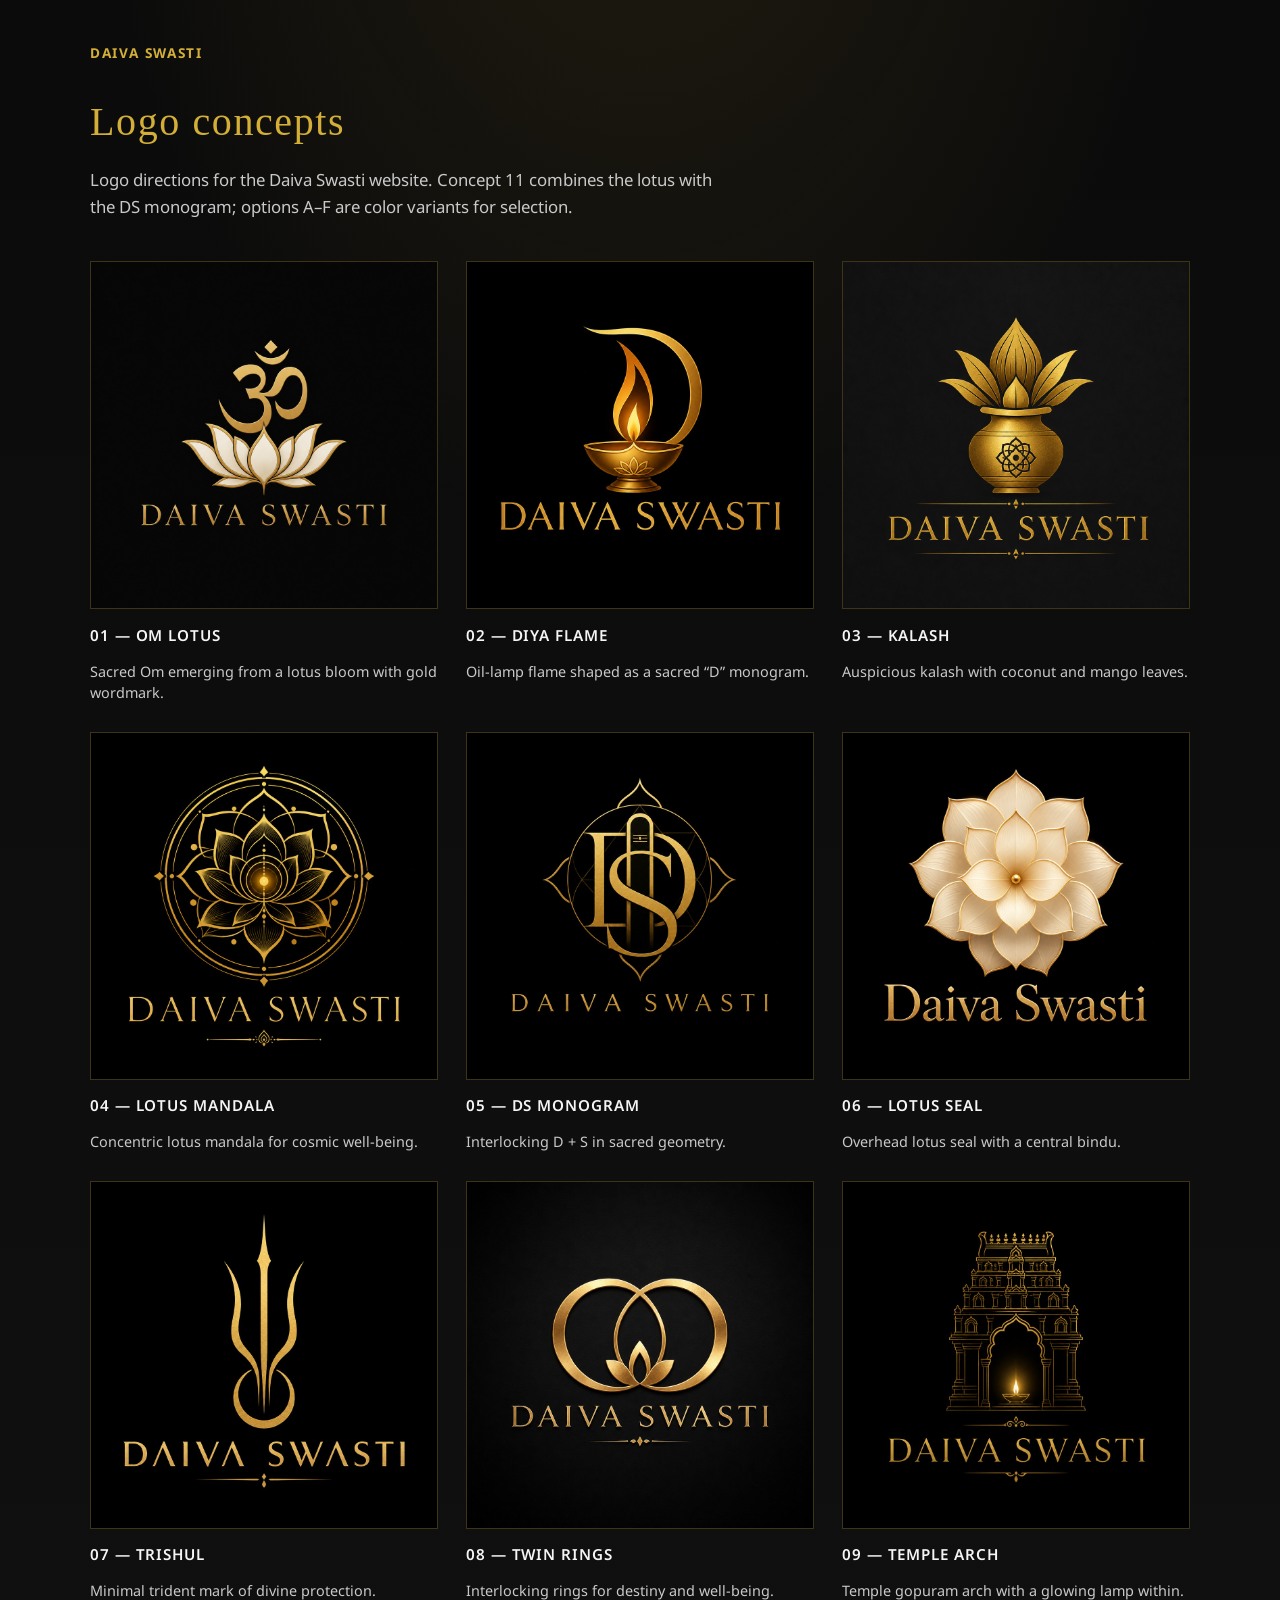
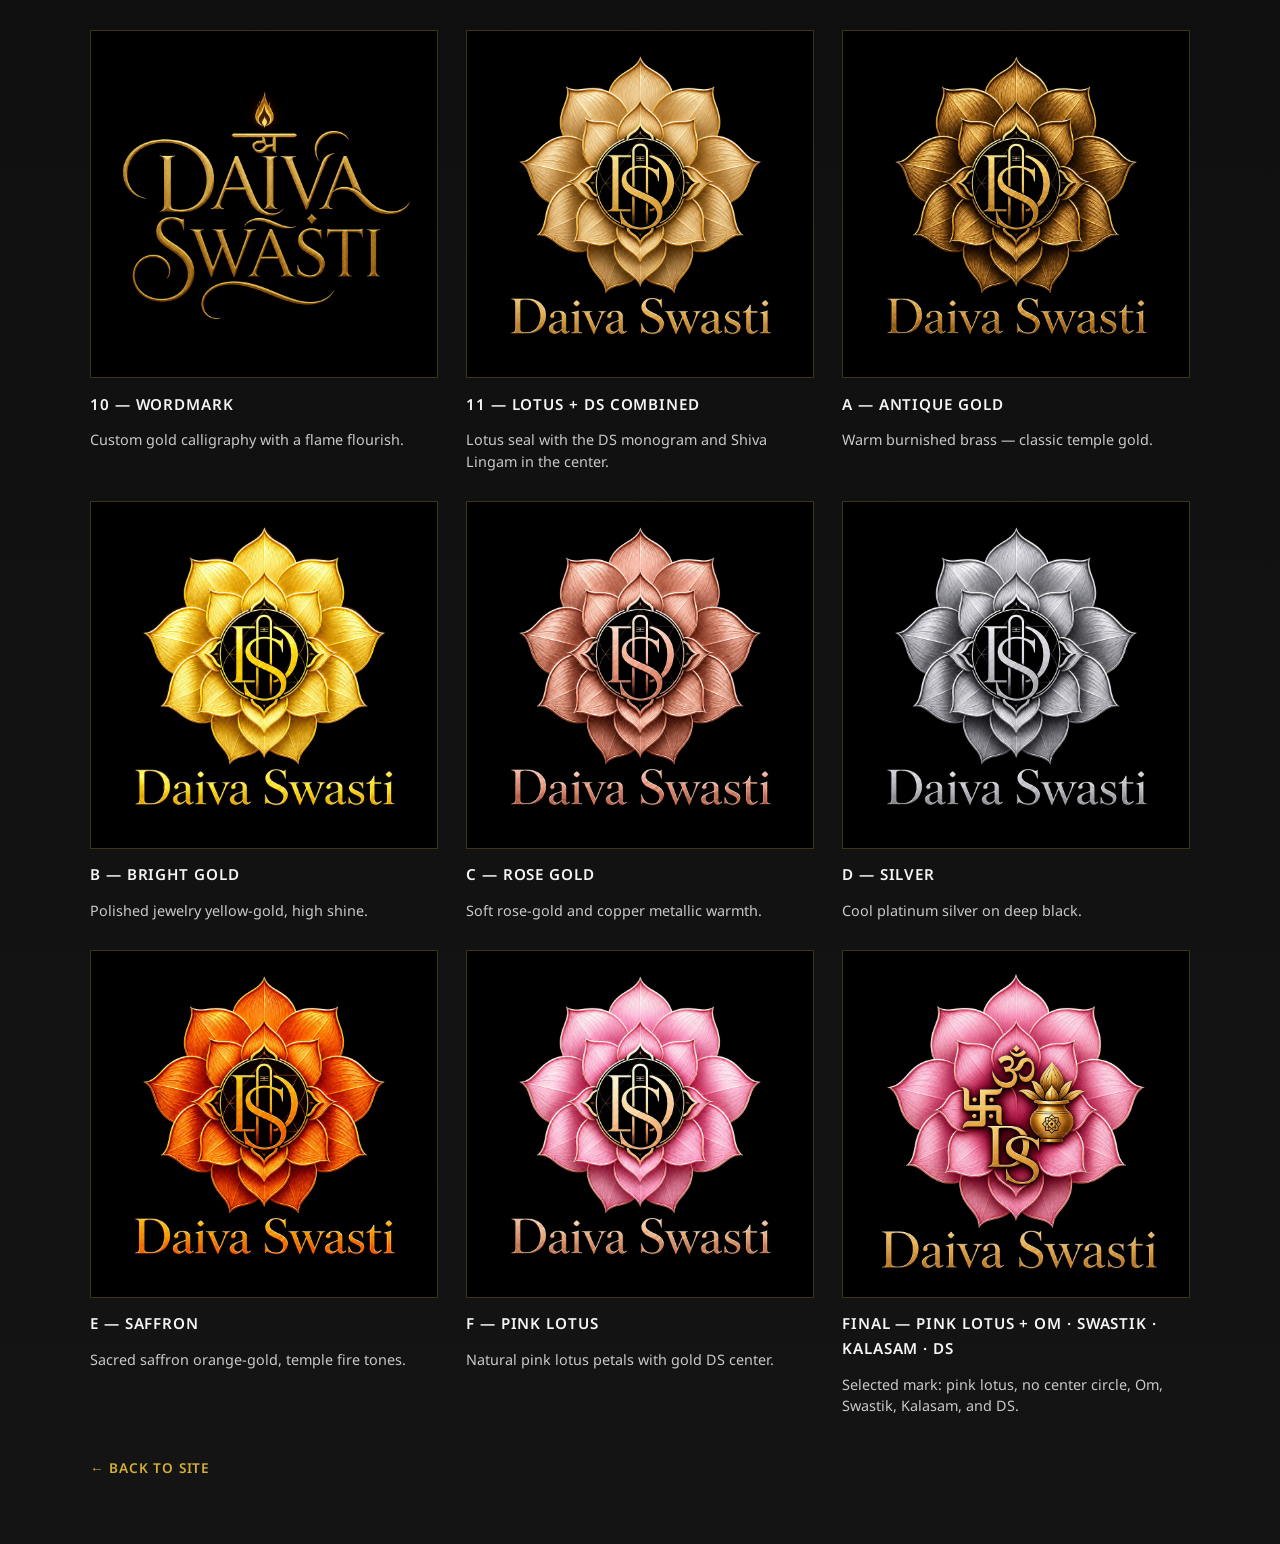
==== logos.html @ 5d672771 "Add final pink lotus logo with Om, Swastik, Kalasam, DS Selected brand mark: natural pink lotus, no " ====
<!DOCTYPE html>
<html lang="en">
  <head>
    <meta charset="UTF-8" />
    <meta name="viewport" content="width=device-width, initial-scale=1.0" />
    <meta name="description" content="Daiva Swasti — logo concepts for review." />
    <title>Daiva Swasti — Logo Concepts</title>
    <link rel="preconnect" href="https://fonts.googleapis.com" />
    <link rel="preconnect" href="https://fonts.gstatic.com" crossorigin />
    <link
      href="https://fonts.googleapis.com/css2?family=Noto+Sans:wght@400;500;600;700&display=swap"
      rel="stylesheet"
    />
    <link rel="stylesheet" href="styles.css?v=40" />
    <style>
      .logo-page {
        min-height: 100vh;
        background:
          radial-gradient(ellipse 80% 50% at 50% -10%, rgba(212, 175, 55, 0.12), transparent 55%),
          linear-gradient(180deg, #0b0b0b 0%, #141414 100%);
        color: #f5f5f5;
        padding: 2.5rem 0 4rem;
      }

      .logo-page .brand {
        color: #d4af37;
      }

      .logo-page .brand:hover {
        color: #f0d878;
      }

      .logo-intro {
        max-width: 40rem;
        margin: 1.5rem 0 2.5rem;
      }

      .logo-intro h1 {
        margin: 0 0 0.75rem;
        font-family: Georgia, "Times New Roman", serif;
        font-weight: 400;
        font-size: clamp(1.75rem, 4vw, 2.5rem);
        letter-spacing: 0.04em;
        color: #d4af37;
      }

      .logo-intro p {
        margin: 0;
        color: #c9c9c9;
        font-size: 1.05rem;
        line-height: 1.65;
      }

      .logo-grid {
        display: grid;
        grid-template-columns: repeat(auto-fill, minmax(280px, 1fr));
        gap: 1.75rem;
      }

      .logo-item {
        display: flex;
        flex-direction: column;
        gap: 0.85rem;
      }

      .logo-item figure {
        margin: 0;
        aspect-ratio: 1;
        overflow: hidden;
        background: #0b0b0b;
        border: 1px solid rgba(212, 175, 55, 0.25);
      }

      .logo-item img {
        width: 100%;
        height: 100%;
        object-fit: cover;
      }

      .logo-item h2 {
        margin: 0;
        font-size: 0.95rem;
        font-weight: 600;
        letter-spacing: 0.06em;
        text-transform: uppercase;
        color: #f5f5f5;
      }

      .logo-item p {
        margin: 0;
        font-size: 0.9rem;
        color: #c9c9c9;
        line-height: 1.5;
      }

      .logo-back {
        display: inline-block;
        margin-top: 2.5rem;
        color: #d4af37;
        letter-spacing: 0.06em;
        text-transform: uppercase;
        font-size: 0.85rem;
        font-weight: 600;
      }

      .logo-back:hover {
        color: #f0d878;
      }
    </style>
  </head>
  <body>
    <main class="logo-page">
      <div class="container">
        <a class="brand" href="index.html">DAIVA SWASTI</a>
        <div class="logo-intro">
          <h1>Logo concepts</h1>
          <p>
            Logo directions for the Daiva Swasti website. Concept 11 combines the lotus
            with the DS monogram; options A–F are color variants for selection.
          </p>
        </div>

        <div class="logo-grid">
          <article class="logo-item">
            <figure>
              <img
                src="assets/logos/daiva-swasti-logo-01-om-lotus.jpg"
                alt="Daiva Swasti logo concept 1: Om rising from a lotus"
                width="1024"
                height="1024"
              />
            </figure>
            <h2>01 — Om Lotus</h2>
            <p>Sacred Om emerging from a lotus bloom with gold wordmark.</p>
          </article>

          <article class="logo-item">
            <figure>
              <img
                src="assets/logos/daiva-swasti-logo-02-diya-flame.jpg"
                alt="Daiva Swasti logo concept 2: Diya flame forming a D"
                width="1024"
                height="1024"
              />
            </figure>
            <h2>02 — Diya Flame</h2>
            <p>Oil-lamp flame shaped as a sacred “D” monogram.</p>
          </article>

          <article class="logo-item">
            <figure>
              <img
                src="assets/logos/daiva-swasti-logo-03-kalash.jpg"
                alt="Daiva Swasti logo concept 3: Golden kalash"
                width="1024"
                height="1024"
              />
            </figure>
            <h2>03 — Kalash</h2>
            <p>Auspicious kalash with coconut and mango leaves.</p>
          </article>

          <article class="logo-item">
            <figure>
              <img
                src="assets/logos/daiva-swasti-logo-04-lotus-mandala.jpg"
                alt="Daiva Swasti logo concept 4: Lotus mandala"
                width="1024"
                height="1024"
              />
            </figure>
            <h2>04 — Lotus Mandala</h2>
            <p>Concentric lotus mandala for cosmic well-being.</p>
          </article>

          <article class="logo-item">
            <figure>
              <img
                src="assets/logos/daiva-swasti-logo-05-ds-monogram.jpg"
                alt="Daiva Swasti logo concept 5: D and S sacred monogram"
                width="1024"
                height="1024"
              />
            </figure>
            <h2>05 — DS Monogram</h2>
            <p>Interlocking D + S in sacred geometry.</p>
          </article>

          <article class="logo-item">
            <figure>
              <img
                src="assets/logos/daiva-swasti-logo-06-lotus-seal.jpg"
                alt="Daiva Swasti logo concept 6: Overhead lotus seal"
                width="1024"
                height="1024"
              />
            </figure>
            <h2>06 — Lotus Seal</h2>
            <p>Overhead lotus seal with a central bindu.</p>
          </article>

          <article class="logo-item">
            <figure>
              <img
                src="assets/logos/daiva-swasti-logo-07-trishul.jpg"
                alt="Daiva Swasti logo concept 7: Minimal trishul"
                width="1024"
                height="1024"
              />
            </figure>
            <h2>07 — Trishul</h2>
            <p>Minimal trident mark of divine protection.</p>
          </article>

          <article class="logo-item">
            <figure>
              <img
                src="assets/logos/daiva-swasti-logo-08-twin-rings.jpg"
                alt="Daiva Swasti logo concept 8: Twin interlocking rings"
                width="1024"
                height="1024"
              />
            </figure>
            <h2>08 — Twin Rings</h2>
            <p>Interlocking rings for destiny and well-being.</p>
          </article>

          <article class="logo-item">
            <figure>
              <img
                src="assets/logos/daiva-swasti-logo-09-temple-arch.jpg"
                alt="Daiva Swasti logo concept 9: Temple arch with lamp"
                width="1024"
                height="1024"
              />
            </figure>
            <h2>09 — Temple Arch</h2>
            <p>Temple gopuram arch with a glowing lamp within.</p>
          </article>

          <article class="logo-item">
            <figure>
              <img
                src="assets/logos/daiva-swasti-logo-10-wordmark.jpg"
                alt="Daiva Swasti logo concept 10: Calligraphic wordmark"
                width="1024"
                height="1024"
              />
            </figure>
            <h2>10 — Wordmark</h2>
            <p>Custom gold calligraphy with a flame flourish.</p>
          </article>

          <article class="logo-item">
            <figure>
              <img
                src="assets/logos/daiva-swasti-logo-11-lotus-ds-combined.jpg"
                alt="Daiva Swasti logo: Lotus seal with DS monogram centered"
                width="1024"
                height="1024"
              />
            </figure>
            <h2>11 — Lotus + DS Combined</h2>
            <p>Lotus seal with the DS monogram and Shiva Lingam in the center.</p>
          </article>

          <article class="logo-item">
            <figure>
              <img
                src="assets/logos/daiva-swasti-logo-11a-antique-gold.jpg"
                alt="Daiva Swasti logo color A: Antique gold"
                width="1024"
                height="1024"
              />
            </figure>
            <h2>A — Antique Gold</h2>
            <p>Warm burnished brass — classic temple gold.</p>
          </article>

          <article class="logo-item">
            <figure>
              <img
                src="assets/logos/daiva-swasti-logo-11b-bright-gold.jpg"
                alt="Daiva Swasti logo color B: Bright gold"
                width="1024"
                height="1024"
              />
            </figure>
            <h2>B — Bright Gold</h2>
            <p>Polished jewelry yellow-gold, high shine.</p>
          </article>

          <article class="logo-item">
            <figure>
              <img
                src="assets/logos/daiva-swasti-logo-11c-rose-gold.jpg"
                alt="Daiva Swasti logo color C: Rose gold"
                width="1024"
                height="1024"
              />
            </figure>
            <h2>C — Rose Gold</h2>
            <p>Soft rose-gold and copper metallic warmth.</p>
          </article>

          <article class="logo-item">
            <figure>
              <img
                src="assets/logos/daiva-swasti-logo-11d-silver.jpg"
                alt="Daiva Swasti logo color D: Silver"
                width="1024"
                height="1024"
              />
            </figure>
            <h2>D — Silver</h2>
            <p>Cool platinum silver on deep black.</p>
          </article>

          <article class="logo-item">
            <figure>
              <img
                src="assets/logos/daiva-swasti-logo-11e-saffron.jpg"
                alt="Daiva Swasti logo color E: Saffron gold"
                width="1024"
                height="1024"
              />
            </figure>
            <h2>E — Saffron</h2>
            <p>Sacred saffron orange-gold, temple fire tones.</p>
          </article>

          <article class="logo-item">
            <figure>
              <img
                src="assets/logos/daiva-swasti-logo-11f-pink-lotus.jpg"
                alt="Daiva Swasti logo color F: Natural pink lotus"
                width="1024"
                height="1024"
              />
            </figure>
            <h2>F — Pink Lotus</h2>
            <p>Natural pink lotus petals with gold DS center.</p>
          </article>

          <article class="logo-item">
            <figure>
              <img
                src="assets/logos/daiva-swasti-logo-final.jpg"
                alt="Daiva Swasti final logo: pink lotus with Om, Swastik, Kalasam and DS"
                width="1024"
                height="1024"
              />
            </figure>
            <h2>Final — Pink Lotus + Om · Swastik · Kalasam · DS</h2>
            <p>Selected mark: pink lotus, no center circle, Om, Swastik, Kalasam, and DS.</p>
          </article>
        </div>

        <a class="logo-back" href="index.html">← Back to site</a>
      </div>
    </main>
  </body>
</html>
---- styles.css ----
:root {
  --bg: #0b0b0b;
  --bg-soft: #141414;
  --text: #f5f5f5;
  --muted: #c9c9c9;
  --gold: #d4af37;
  --border: rgba(255, 255, 255, 0.85);
  --max: 1100px;
}

*,
*::before,
*::after {
  box-sizing: border-box;
}

html {
  scroll-behavior: smooth;
}

body {
  margin: 0;
  font-family: "Noto Sans", Georgia, "Times New Roman", Times, serif;
  color: var(--text);
  background: var(--bg);
  line-height: 1.6;
}

body[data-lang="hi"] {
  font-family: "Noto Sans Devanagari", "Noto Sans", Georgia, serif;
}

body[data-lang="ta"] {
  font-family: "Noto Sans Tamil", "Noto Sans", Georgia, serif;
}

body[data-lang="te"] {
  font-family: "Noto Sans Telugu", "Noto Sans", Georgia, serif;
}

body[data-lang="kn"] {
  font-family: "Noto Sans Kannada", "Noto Sans", Georgia, serif;
}

body[data-lang="ml"] {
  font-family: "Noto Sans Malayalam", "Noto Sans", Georgia, serif;
}

img {
  max-width: 100%;
  display: block;
}

a {
  color: inherit;
  text-decoration: none;
}

a:hover {
  color: var(--gold);
}

.container {
  width: min(100% - 2rem, var(--max));
  margin-inline: auto;
}

.narrow {
  width: min(100% - 2rem, 560px);
}

.sr-only {
  position: absolute;
  width: 1px;
  height: 1px;
  padding: 0;
  margin: -1px;
  overflow: hidden;
  clip: rect(0, 0, 0, 0);
  white-space: nowrap;
  border: 0;
}

.honey {
  position: absolute;
  left: -10000px;
  top: auto;
  width: 1px;
  height: 1px;
  overflow: hidden;
  opacity: 0;
  pointer-events: none;
}

.site-header {
  position: sticky;
  top: 0;
  z-index: 20;
  background: #f4f7fb;
  border-bottom: 1px solid rgba(15, 23, 42, 0.08);
}

.header-inner {
  display: flex;
  align-items: center;
  justify-content: space-between;
  gap: 1rem;
  min-height: 72px;
}

.header-actions {
  display: flex;
  align-items: center;
  justify-content: flex-end;
  flex-wrap: wrap;
  gap: 0.85rem 1.1rem;
}

.brand {
  font-family: "Noto Sans", Arial, Helvetica, sans-serif;
  letter-spacing: 0.12em;
  font-size: 0.85rem;
  font-weight: 700;
  color: #1f2937;
}

.brand:hover {
  color: #111827;
}

.main-nav {
  display: flex;
  flex-wrap: wrap;
  align-items: center;
  justify-content: flex-end;
  gap: 1rem;
  font-family: "Noto Sans", Arial, Helvetica, sans-serif;
  font-size: 0.9rem;
  text-transform: uppercase;
  letter-spacing: 0.04em;
}

body[data-lang="hi"] .main-nav,
body[data-lang="ta"] .main-nav,
body[data-lang="te"] .main-nav,
body[data-lang="kn"] .main-nav,
body[data-lang="ml"] .main-nav {
  text-transform: none;
  letter-spacing: 0;
}

.nav-dropdown {
  position: relative;
  z-index: 25;
}

.nav-dropdown-btn {
  display: inline-flex;
  align-items: center;
  gap: 0.35rem;
  padding: 0;
  border: 0;
  background: transparent;
  color: #374151;
  font: inherit;
  font-weight: 600;
  cursor: pointer;
}

.nav-dropdown-btn:hover {
  color: #b45309;
}

.nav-dropdown-btn:focus-visible {
  outline: 2px solid #b45309;
  outline-offset: 3px;
  border-radius: 4px;
}

.nav-chevron {
  flex-shrink: 0;
  color: currentColor;
  transition: transform 0.2s ease;
}

.nav-dropdown.is-open .nav-chevron {
  transform: rotate(180deg);
}

.nav-dropdown-menu {
  position: absolute;
  top: calc(100% + 0.55rem);
  left: 0;
  min-width: 12.5rem;
  margin: 0;
  padding: 0.35rem 0;
  list-style: none;
  background: #fff;
  border: 1px solid rgba(15, 23, 42, 0.12);
  border-radius: 10px;
  box-shadow: 0 12px 28px rgba(15, 23, 42, 0.12);
  overflow: hidden;
}

.nav-dropdown-menu[hidden] {
  display: none;
}

.nav-dropdown-menu a {
  display: block;
  padding: 0.7rem 1rem;
  color: #374151;
  font-weight: 500;
  white-space: nowrap;
}

.nav-dropdown-menu a:hover {
  background: #f3f4f6;
  color: #b45309;
}

.lang-switcher {
  position: relative;
  z-index: 30;
}

.lang-btn {
  display: inline-flex;
  align-items: center;
  gap: 0.45rem;
  min-width: 7.5rem;
  padding: 0.45rem 0.75rem;
  border: 1px solid rgba(15, 23, 42, 0.18);
  border-radius: 8px;
  background: #fff;
  color: #1f2937;
  font-family: "Noto Sans", "Noto Sans Devanagari", "Noto Sans Tamil",
    "Noto Sans Telugu", "Noto Sans Kannada", Arial, Helvetica, sans-serif;
  font-size: 0.9rem;
  font-weight: 500;
  cursor: pointer;
}

.lang-btn:hover {
  border-color: rgba(15, 23, 42, 0.32);
}

.lang-btn:focus-visible {
  outline: 2px solid #b45309;
  outline-offset: 2px;
}

.lang-chevron {
  flex-shrink: 0;
  color: #6b7280;
  transition: transform 0.2s ease;
}

.lang-switcher.is-open .lang-chevron {
  transform: rotate(180deg);
}

.lang-menu {
  position: absolute;
  top: calc(100% + 0.35rem);
  right: 0;
  min-width: 100%;
  margin: 0;
  padding: 0;
  list-style: none;
  background: #fff;
  border: 1px solid rgba(15, 23, 42, 0.14);
  border-radius: 8px;
  box-shadow: 0 10px 28px rgba(15, 23, 42, 0.12);
  overflow: hidden;
}

.lang-menu[hidden] {
  display: none;
}

.lang-menu li {
  padding: 0.7rem 0.9rem;
  border-bottom: 1px solid rgba(15, 23, 42, 0.08);
  color: #374151;
  font-family: "Noto Sans", "Noto Sans Devanagari", "Noto Sans Tamil",
    "Noto Sans Telugu", "Noto Sans Kannada", Arial, Helvetica, sans-serif;
  font-size: 0.92rem;
  cursor: pointer;
  white-space: nowrap;
}

.lang-menu li:last-child {
  border-bottom: 0;
}

.lang-menu li:hover,
.lang-menu li:focus-visible {
  background: #f3f4f6;
  outline: none;
}

.lang-menu li.is-active {
  color: #111827;
  font-weight: 600;
  background: #f9fafb;
}

.main-nav a {
  color: #374151;
  font-weight: 500;
}

.main-nav a:hover {
  color: #b45309;
}

.talk-btn {
  display: inline-flex;
  align-items: center;
  justify-content: center;
  padding: 0.55rem 1.1rem;
  border-radius: 8px;
  background: #0b1b33;
  color: #fff !important;
  font-weight: 600 !important;
}

.talk-btn:hover {
  background: #152744;
  color: #fff !important;
}

.hero {
  position: relative;
  overflow: hidden;
  background: #000;
}

.hero-image {
  width: 100%;
  height: min(72vh, 720px);
  object-fit: cover;
  object-position: center center;
  display: block;
}

.hero-caption {
  display: flex;
  flex-direction: column;
  align-items: center;
  justify-content: center;
  text-align: center;
  padding: 1.75rem 1.25rem 2.25rem;
  background: linear-gradient(
    to bottom,
    #0a0a0a,
    #050505
  );
}

.hero-kicker {
  margin: 0 0 0.65rem;
  font-family: Arial, Helvetica, sans-serif;
  font-size: clamp(1.8rem, 5vw, 3.2rem);
  letter-spacing: 0.14em;
  font-weight: 700;
  color: #fff;
}

.hero-title {
  margin: 0;
  font-size: clamp(0.95rem, 2vw, 1.25rem);
  font-weight: 400;
  letter-spacing: 0.02em;
  color: rgba(255, 255, 255, 0.92);
}

.section {
  padding: 4.5rem 0;
}

.intro-band {
  background: #fff;
  color: #1a1a1a;
  padding: 2.75rem 0 2.25rem;
  border-bottom: 1px solid rgba(15, 23, 42, 0.08);
}

.intro-band h2 {
  margin: 0 0 0.75rem;
  font-family: Arial, Helvetica, sans-serif;
  font-size: clamp(1.55rem, 3.5vw, 2.15rem);
  line-height: 1.25;
  color: #171717;
  max-width: 22ch;
}

.intro-band p {
  margin: 0;
  color: #5f6368;
  font-size: 1.05rem;
  max-width: 52ch;
}

.light-section {
  background: #ffffff;
  color: #1a1a1a;
}

.soft-section {
  background: #f5f3ef;
  color: #1a1a1a;
}

.panel-header {
  max-width: 40rem;
  margin-bottom: 2rem;
}

.panel-eyebrow {
  margin: 0 0 0.55rem;
  font-family: Arial, Helvetica, sans-serif;
  font-size: 0.78rem;
  letter-spacing: 0.14em;
  text-transform: uppercase;
  font-weight: 700;
  color: #b45309;
}

.panel-title {
  margin: 0 0 0.75rem;
  font-family: Arial, Helvetica, sans-serif;
  font-size: clamp(1.55rem, 3.5vw, 2.1rem);
  line-height: 1.2;
  font-weight: 700;
  color: #171717;
}

.panel-intro {
  margin: 0;
  color: #5f6368;
  font-size: 1.02rem;
  line-height: 1.65;
}

.section-media {
  margin: 0 0 1.75rem;
  border-radius: 16px;
  overflow: hidden;
  box-shadow: 0 12px 30px rgba(23, 23, 23, 0.08);
}

.section-media img {
  width: 100%;
  height: min(42vh, 420px);
  object-fit: cover;
  object-position: center;
}

.panel-image {
  width: 100%;
  height: 220px;
  object-fit: cover;
  object-position: center;
  border-radius: 12px;
  margin-bottom: 1rem;
}

.feature-strip,
.split-panels,
.offer-grid {
  display: grid;
  gap: 1.1rem;
}

.feature-strip,
.split-panels {
  grid-template-columns: repeat(2, minmax(0, 1fr));
}

.feature-strip {
  grid-template-columns: repeat(3, minmax(0, 1fr));
}

.offer-grid {
  grid-template-columns: repeat(3, minmax(0, 1fr));
}

.feature-strip article,
.text-panel,
.offer-card {
  background: #fff;
  border: 1px solid rgba(23, 23, 23, 0.08);
  border-radius: 14px;
  padding: 1.35rem 1.25rem;
  box-shadow: 0 8px 24px rgba(23, 23, 23, 0.04);
}

.soft-section .text-panel,
.soft-section .offer-card {
  background: #fff;
}

.feature-strip h3,
.text-panel h3,
.offer-card h3 {
  margin: 0 0 0.55rem;
  font-family: Arial, Helvetica, sans-serif;
  font-size: 1.08rem;
  font-weight: 700;
  color: #171717;
}

.feature-strip p,
.text-panel p,
.offer-card p {
  margin: 0;
  color: #5f6368;
  font-size: 0.98rem;
  line-height: 1.6;
}

.offer-tag {
  display: inline-block;
  margin: 0 0 0.7rem !important;
  padding: 0.2rem 0.55rem;
  border-radius: 999px;
  background: #fff4e5;
  color: #9a3412 !important;
  font-family: Arial, Helvetica, sans-serif;
  font-size: 0.72rem !important;
  font-weight: 700;
  letter-spacing: 0.04em;
  text-transform: uppercase;
}

.bullet-list {
  margin: 0;
  padding-left: 1.15rem;
  display: grid;
  gap: 0.85rem;
  color: #4b5563;
  font-size: 1.02rem;
  max-width: 68ch;
}

.bullet-list li::marker {
  color: #b45309;
}

.text-panel em,
.offer-card em {
  color: #9a3412;
  font-style: italic;
}

.main-nav > a[href="#contact"] {
  font-weight: 500;
}

.about,
.services {
  background: var(--bg-soft);
  text-align: center;
}

.about h2,
.services h2,
.contact h2 {
  margin: 0 0 1rem;
  font-size: 2rem;
  font-weight: 500;
}

.about p,
.services p {
  margin: 0;
  color: var(--muted);
  font-size: 1.05rem;
}

.services-link-wrap {
  margin-top: 1.5rem !important;
}

.services-link {
  display: inline-block;
  font-family: Arial, Helvetica, sans-serif;
  font-size: clamp(1.05rem, 2.5vw, 1.35rem);
  font-weight: 600;
  color: var(--gold);
  word-break: break-all;
  border: 1px solid var(--gold);
  padding: 0.85rem 1.2rem;
  border-radius: 4px;
}

.services-link:hover {
  background: var(--gold);
  color: #000;
}

.contact {
  background: #000;
  text-align: center;
}

.contact h3 {
  margin: 0 0 1.75rem;
  font-size: 1.15rem;
  font-weight: 400;
  color: var(--muted);
}

.contact-form {
  display: grid;
  gap: 1rem;
  text-align: left;
}

.contact-form input[type="text"],
.contact-form input[type="email"],
.contact-form textarea {
  width: 100%;
  background: transparent;
  color: var(--text);
  border: 1px solid var(--border);
  border-radius: 2px;
  padding: 0.85rem 0.9rem;
  font: inherit;
}

.contact-form input::placeholder,
.contact-form textarea::placeholder {
  color: rgba(255, 255, 255, 0.75);
}

.contact-form input:focus,
.contact-form textarea:focus {
  outline: 2px solid var(--gold);
  outline-offset: 1px;
}

.checkbox-row {
  display: flex;
  align-items: flex-start;
  gap: 0.65rem;
  color: var(--muted);
  font-family: Arial, Helvetica, sans-serif;
  font-size: 0.92rem;
  cursor: pointer;
}

.checkbox-row input {
  margin-top: 0.2rem;
}

.send-btn {
  justify-self: start;
  margin-top: 0.25rem;
  min-width: 110px;
  padding: 0.7rem 1.4rem;
  border: 1px solid var(--border);
  background: transparent;
  color: var(--text);
  font-family: Arial, Helvetica, sans-serif;
  font-size: 0.95rem;
  cursor: pointer;
  transition: background 0.2s ease, color 0.2s ease;
}

.send-btn:disabled {
  opacity: 0.6;
  cursor: wait;
}

.send-btn:hover:not(:disabled) {
  background: #fff;
  color: #000;
}

.recaptcha-note {
  margin: 1.25rem 0 0;
  font-family: Arial, Helvetica, sans-serif;
  font-size: 0.78rem;
  color: #9a9a9a;
}

.recaptcha-note a {
  text-decoration: underline;
}

.form-status {
  min-height: 1.25rem;
  margin: 0.85rem 0 0;
  font-family: Arial, Helvetica, sans-serif;
  font-size: 0.9rem;
  color: var(--gold);
}

.site-footer {
  background: #050505;
  border-top: 1px solid rgba(255, 255, 255, 0.08);
  padding: 3rem 0 1.5rem;
}

.footer-grid {
  display: grid;
  grid-template-columns: 1fr;
  gap: 2rem;
  align-items: start;
}

.footer-col {
  display: grid;
  gap: 0.45rem;
  justify-items: start;
}

.footer-col h4 {
  margin: 0 0 0.35rem;
  font-family: Arial, Helvetica, sans-serif;
  font-size: 0.8rem;
  letter-spacing: 0.12em;
  text-transform: uppercase;
  color: #bdbdbd;
  font-weight: 600;
}

.footer-label {
  margin: 0.65rem 0 0;
  font-family: Arial, Helvetica, sans-serif;
  font-size: 0.85rem;
  color: #fff;
  font-weight: 600;
}

.footer-col a {
  font-family: Arial, Helvetica, sans-serif;
  font-size: 0.95rem;
  color: #cfcfcf;
}

.footer-bottom {
  margin-top: 2.5rem;
  padding-top: 1rem;
  border-top: 1px solid rgba(255, 255, 255, 0.08);
  text-align: center;
}

.footer-bottom p {
  margin: 0;
  font-family: Arial, Helvetica, sans-serif;
  font-size: 0.8rem;
  color: #8f8f8f;
}

@media (max-width: 960px) and (min-width: 761px) {
  .feature-strip,
  .offer-grid {
    grid-template-columns: repeat(2, minmax(0, 1fr));
  }
}

@media (max-width: 760px) {
  .header-inner {
    flex-direction: column;
    align-items: flex-start;
    padding-block: 0.85rem;
  }

  .header-actions {
    width: 100%;
    justify-content: space-between;
    align-items: flex-start;
  }

  .main-nav {
    gap: 0.85rem;
    justify-content: flex-start;
    flex: 1;
  }

  .lang-switcher {
    margin-left: auto;
  }

  .hero-image {
    height: min(58vh, 520px);
  }

  .hero-caption {
    padding: 1.35rem 1rem 1.85rem;
  }

  .feature-strip,
  .split-panels,
  .offer-grid {
    grid-template-columns: 1fr;
  }

  .panel-header {
    margin-bottom: 1.5rem;
  }

  .footer-grid {
    grid-template-columns: 1fr;
    gap: 1.75rem;
  }

  .send-btn {
    width: 100%;
  }
}
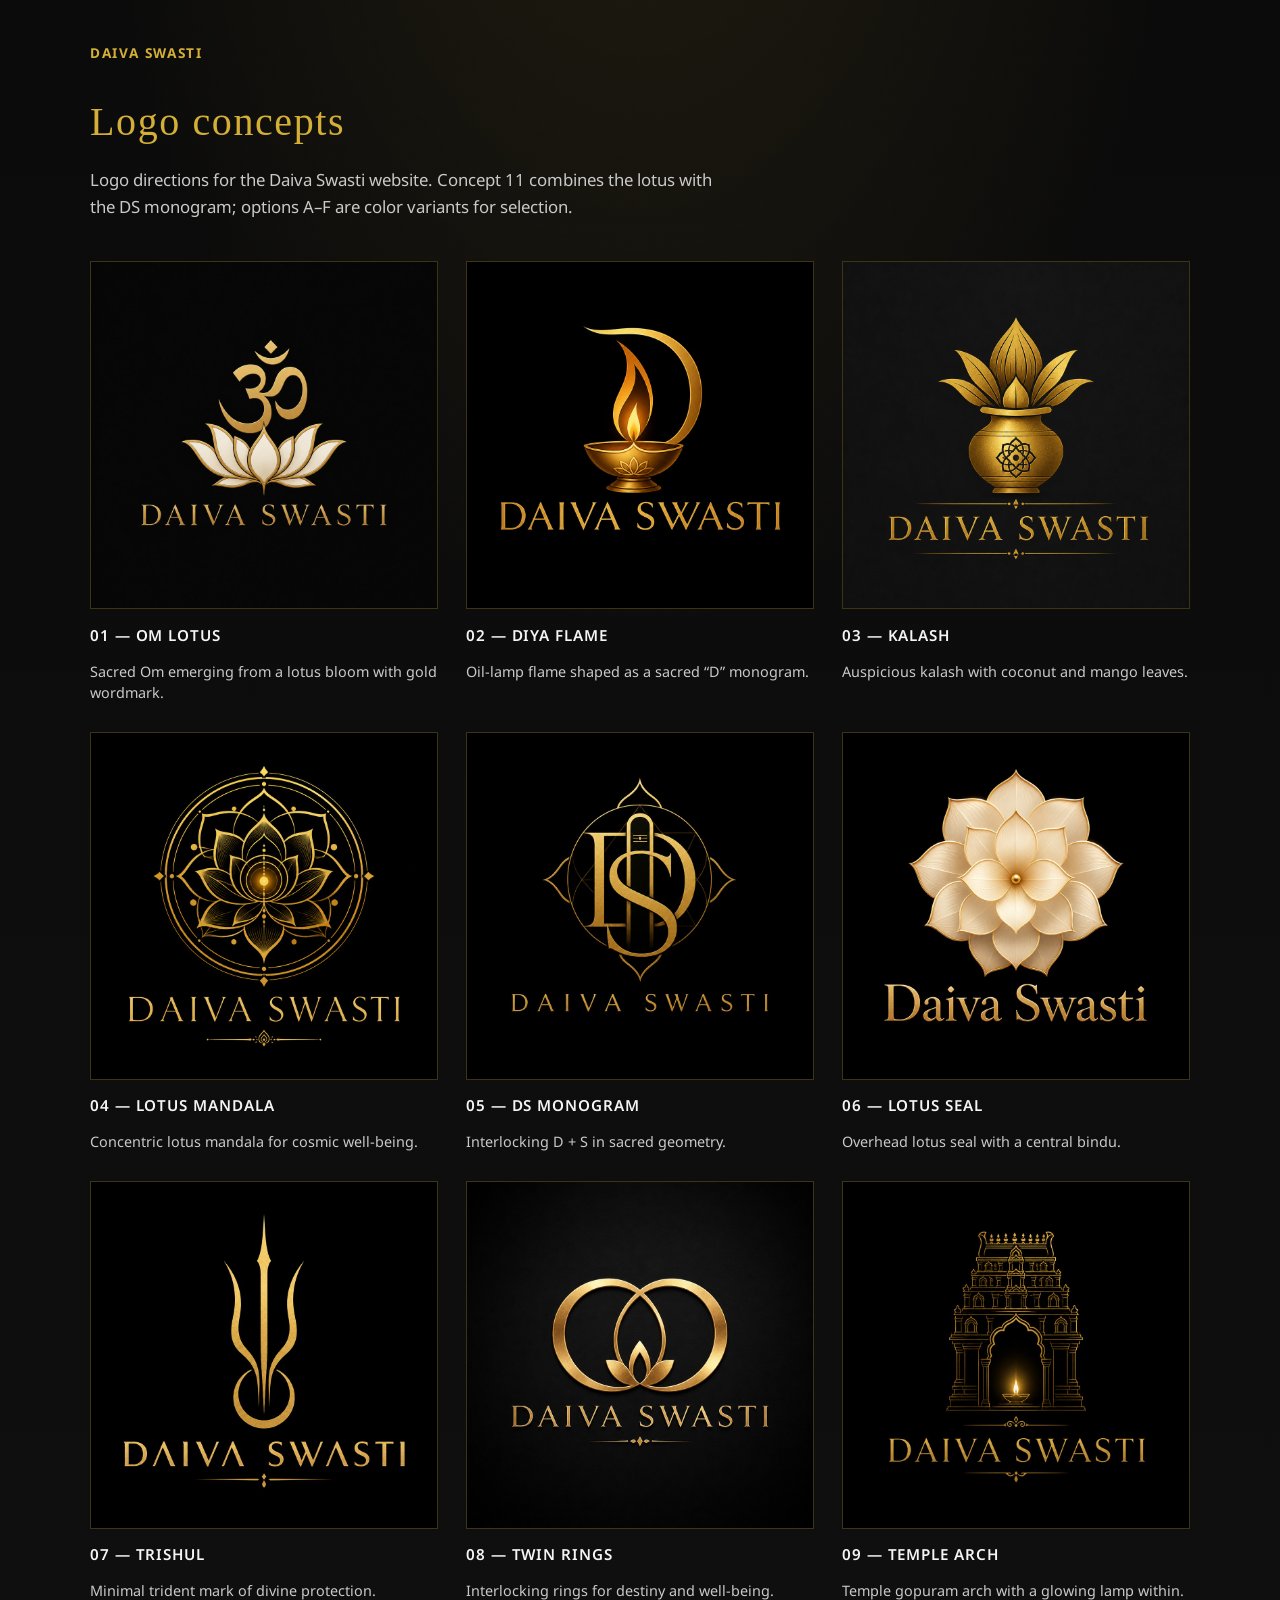
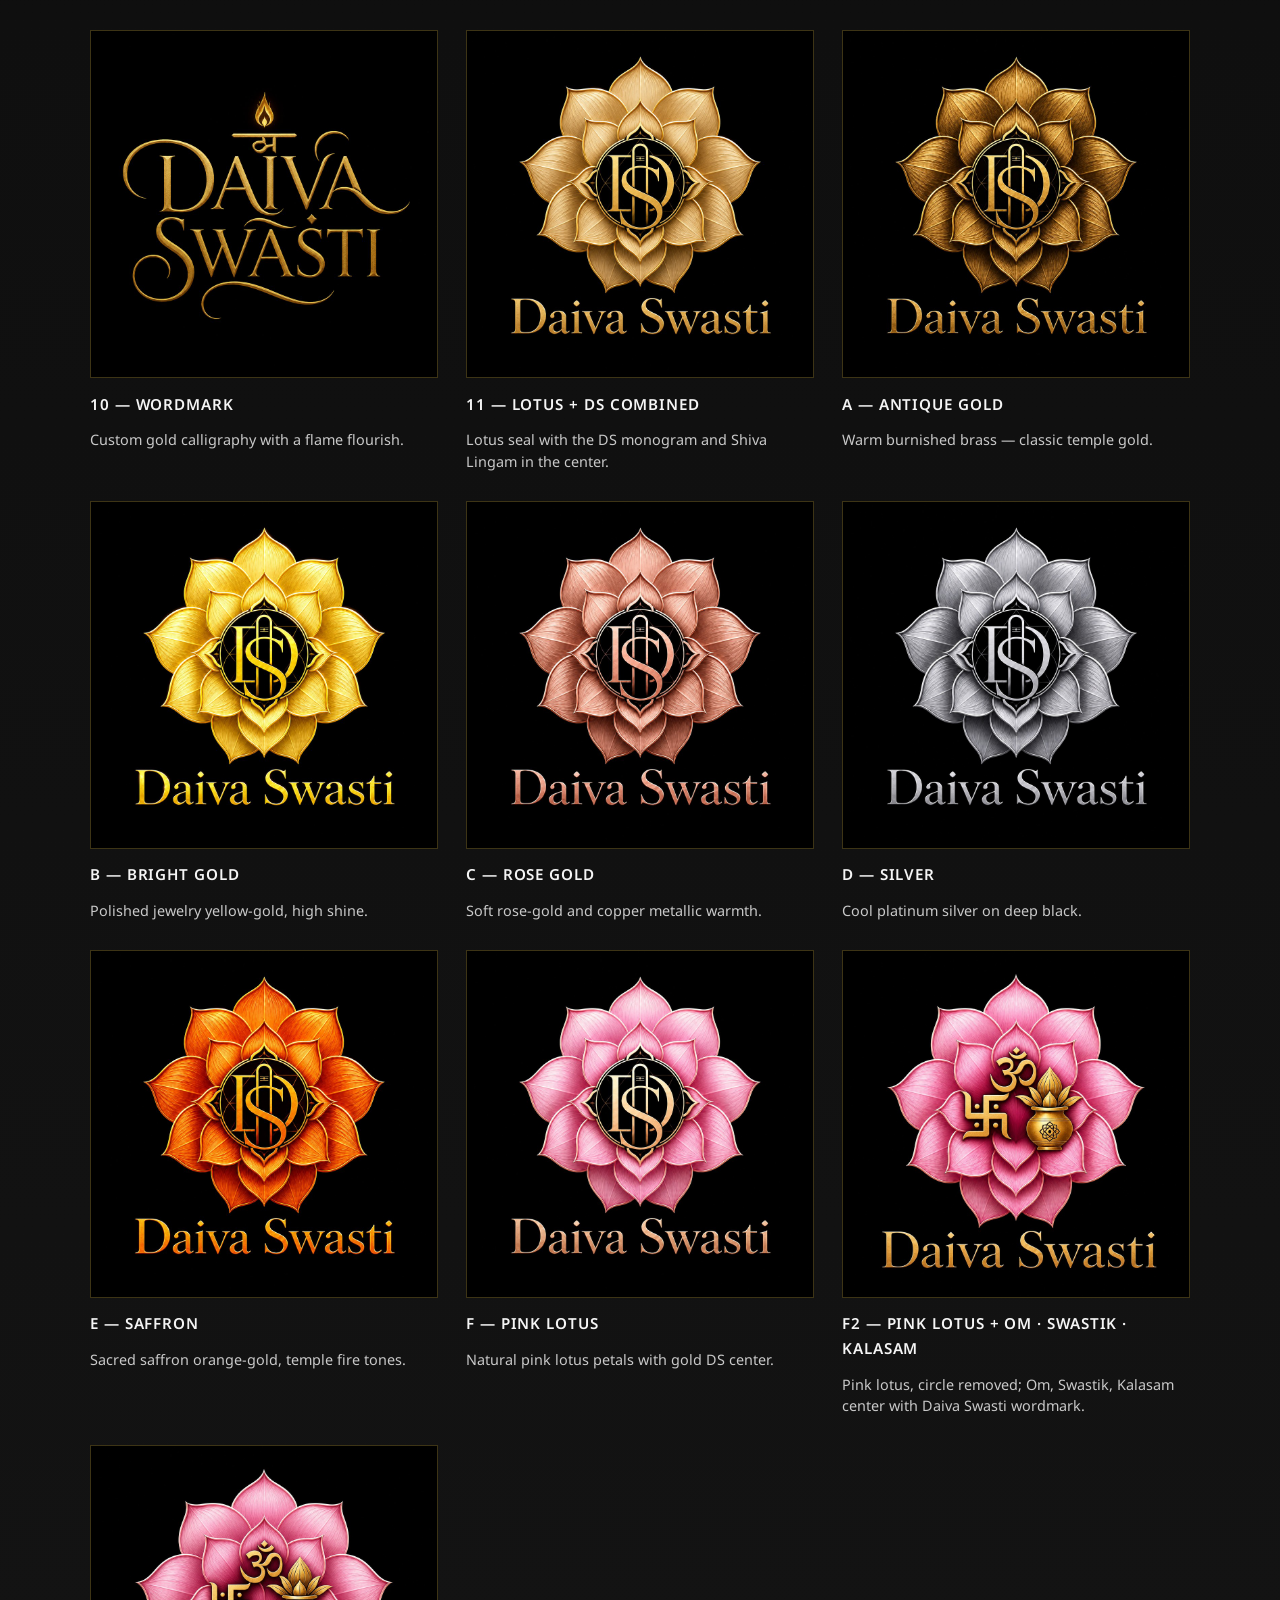
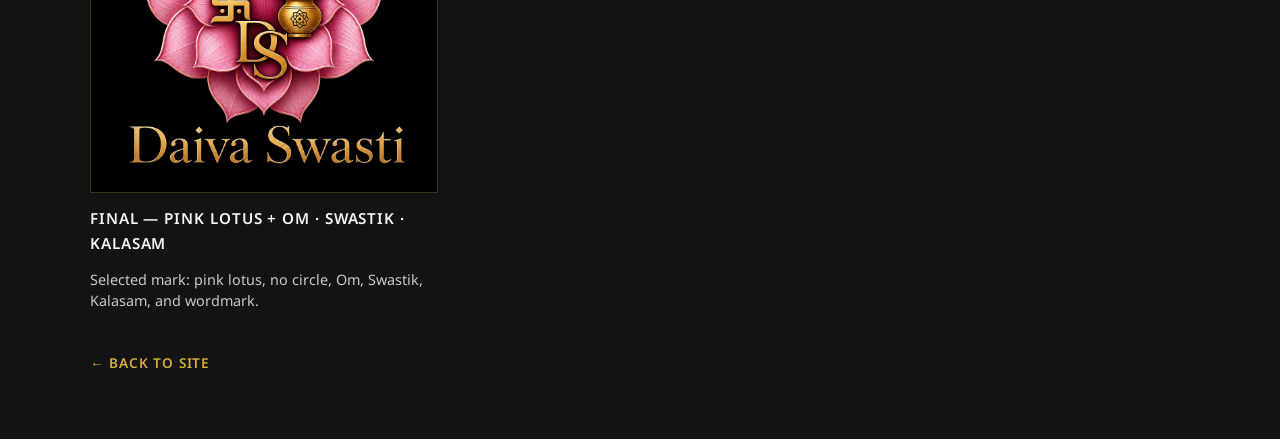
==== commit ecc75111: "Update pink lotus logo with Om, Swastik, Kalasam, wordmark Refine the F pink lotus mark: remove the " ====
--- a/logos.html
+++ b/logos.html
@@ -345,14 +345,27 @@
           <article class="logo-item">
             <figure>
               <img
+                src="assets/logos/daiva-swasti-logo-11f2-pink-om-swastik-kalash-wordmark.jpg"
+                alt="Daiva Swasti pink lotus with Om, Swastik, Kalasam and wordmark"
+                width="1024"
+                height="1024"
+              />
+            </figure>
+            <h2>F2 — Pink Lotus + Om · Swastik · Kalasam</h2>
+            <p>Pink lotus, circle removed; Om, Swastik, Kalasam center with Daiva Swasti wordmark.</p>
+          </article>
+
+          <article class="logo-item">
+            <figure>
+              <img
                 src="assets/logos/daiva-swasti-logo-final.jpg"
-                alt="Daiva Swasti final logo: pink lotus with Om, Swastik, Kalasam and DS"
-                width="1024"
-                height="1024"
-              />
-            </figure>
-            <h2>Final — Pink Lotus + Om · Swastik · Kalasam · DS</h2>
-            <p>Selected mark: pink lotus, no center circle, Om, Swastik, Kalasam, and DS.</p>
+                alt="Daiva Swasti final logo: pink lotus with Om, Swastik, Kalasam and wordmark"
+                width="1024"
+                height="1024"
+              />
+            </figure>
+            <h2>Final — Pink Lotus + Om · Swastik · Kalasam</h2>
+            <p>Selected mark: pink lotus, no circle, Om, Swastik, Kalasam, and wordmark.</p>
           </article>
         </div>
 
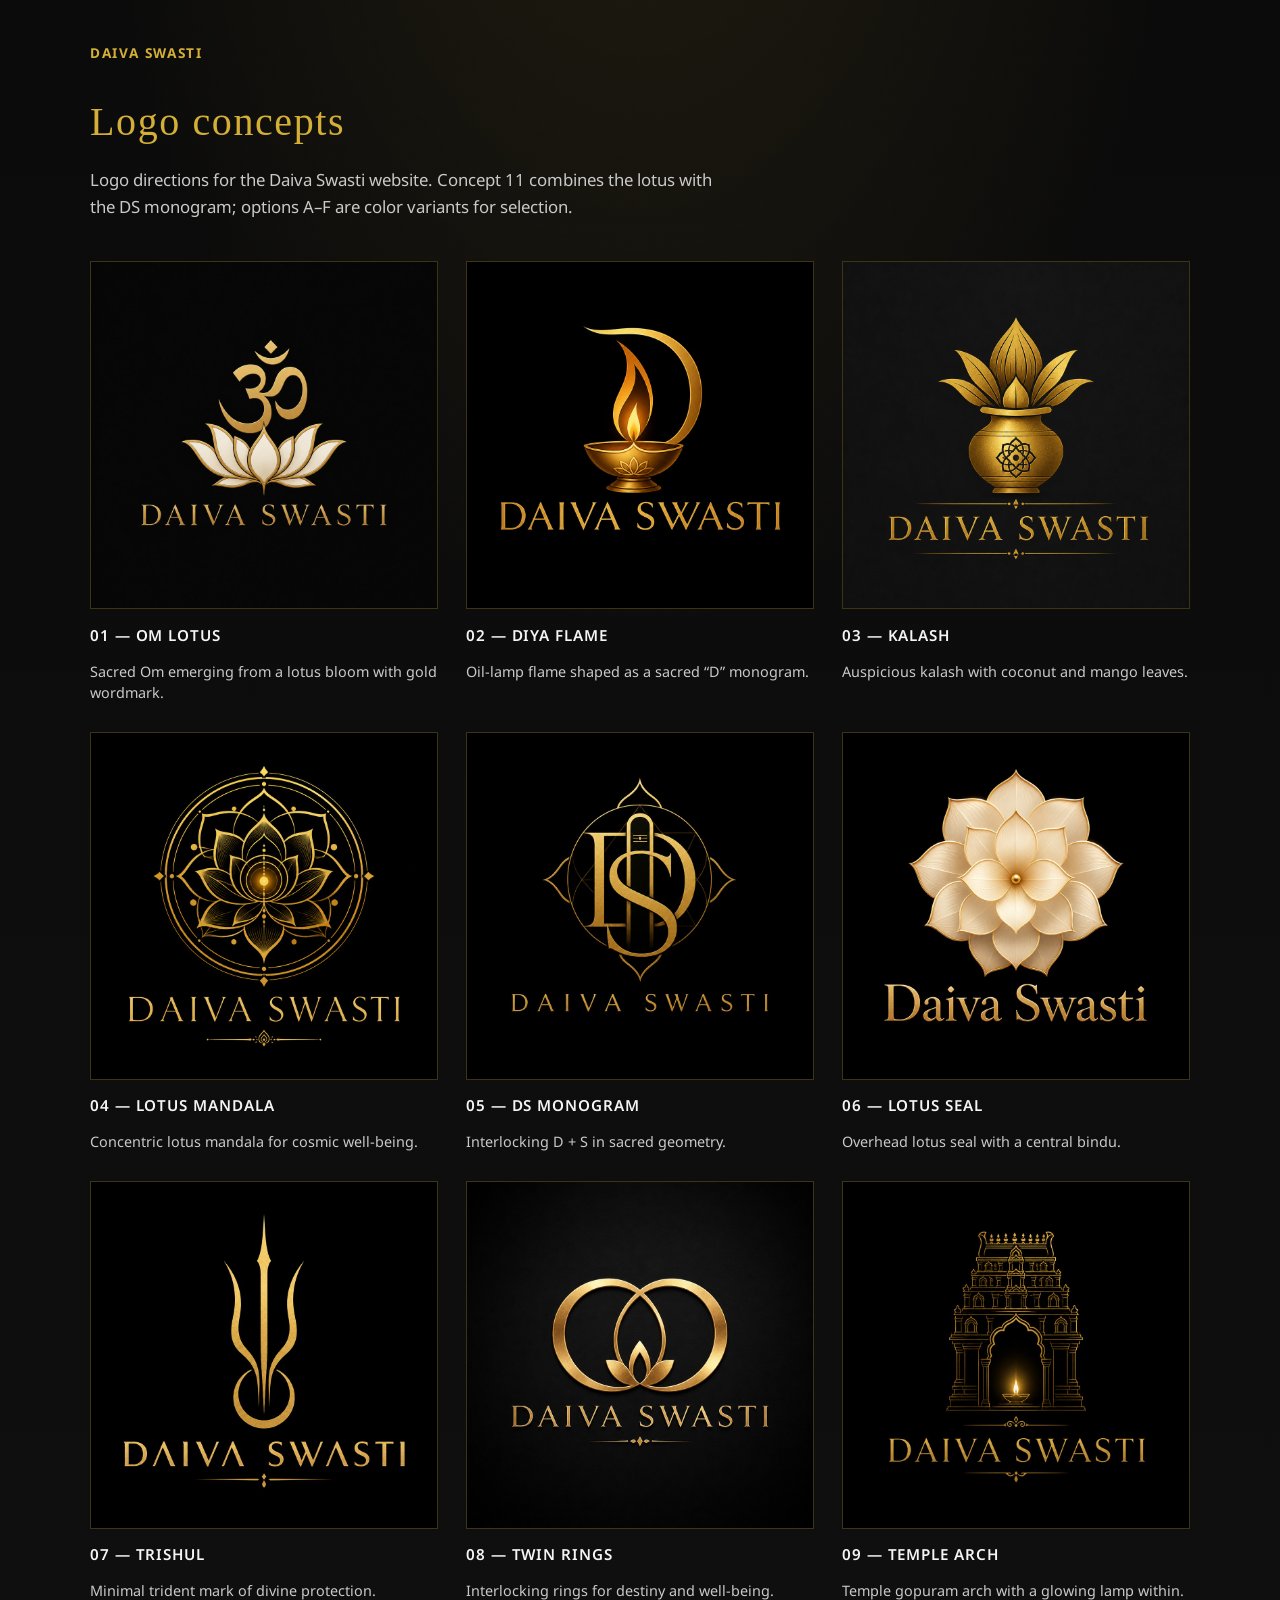
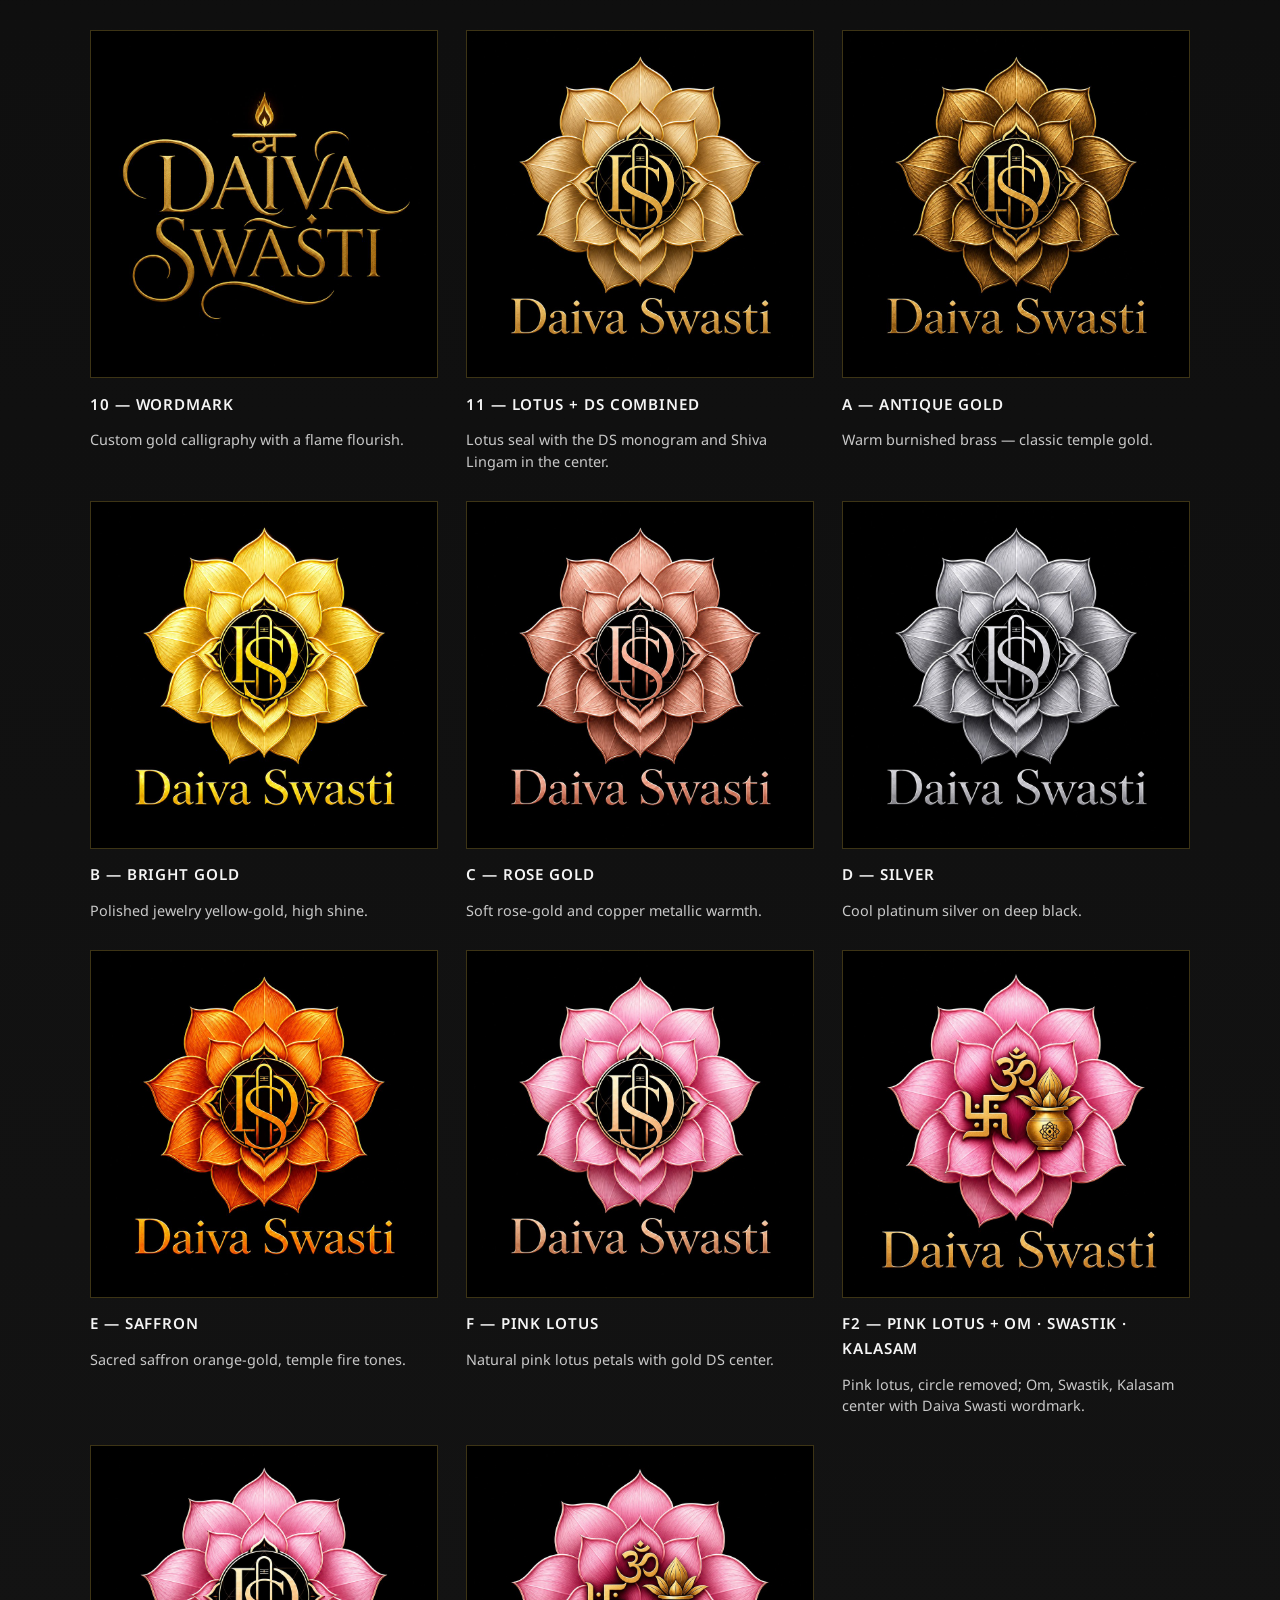
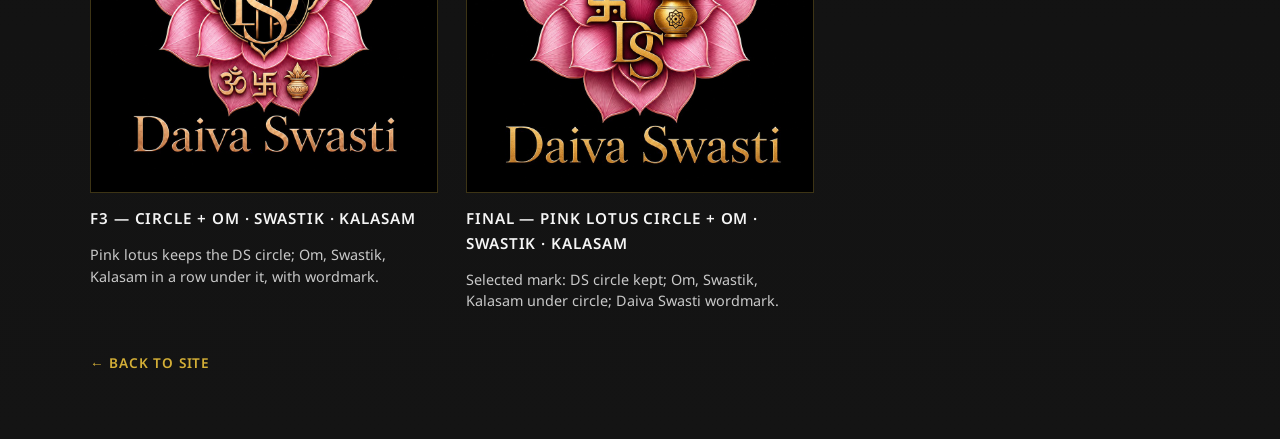
==== commit 26bb0f08: "Add Om, Swastik, Kalasam under pink lotus DS circle Keep the F pink lotus center circle and place Om" ====
--- a/logos.html
+++ b/logos.html
@@ -358,14 +358,27 @@
           <article class="logo-item">
             <figure>
               <img
+                src="assets/logos/daiva-swasti-logo-11f3-circle-om-swastik-kalash-wordmark.jpg"
+                alt="Daiva Swasti pink lotus with DS circle and Om Swastik Kalasam under it"
+                width="1024"
+                height="1024"
+              />
+            </figure>
+            <h2>F3 — Circle + Om · Swastik · Kalasam</h2>
+            <p>Pink lotus keeps the DS circle; Om, Swastik, Kalasam in a row under it, with wordmark.</p>
+          </article>
+
+          <article class="logo-item">
+            <figure>
+              <img
                 src="assets/logos/daiva-swasti-logo-final.jpg"
-                alt="Daiva Swasti final logo: pink lotus with Om, Swastik, Kalasam and wordmark"
-                width="1024"
-                height="1024"
-              />
-            </figure>
-            <h2>Final — Pink Lotus + Om · Swastik · Kalasam</h2>
-            <p>Selected mark: pink lotus, no circle, Om, Swastik, Kalasam, and wordmark.</p>
+                alt="Daiva Swasti final logo: pink lotus DS circle with Om Swastik Kalasam and wordmark"
+                width="1024"
+                height="1024"
+              />
+            </figure>
+            <h2>Final — Pink Lotus Circle + Om · Swastik · Kalasam</h2>
+            <p>Selected mark: DS circle kept; Om, Swastik, Kalasam under circle; Daiva Swasti wordmark.</p>
           </article>
         </div>
 
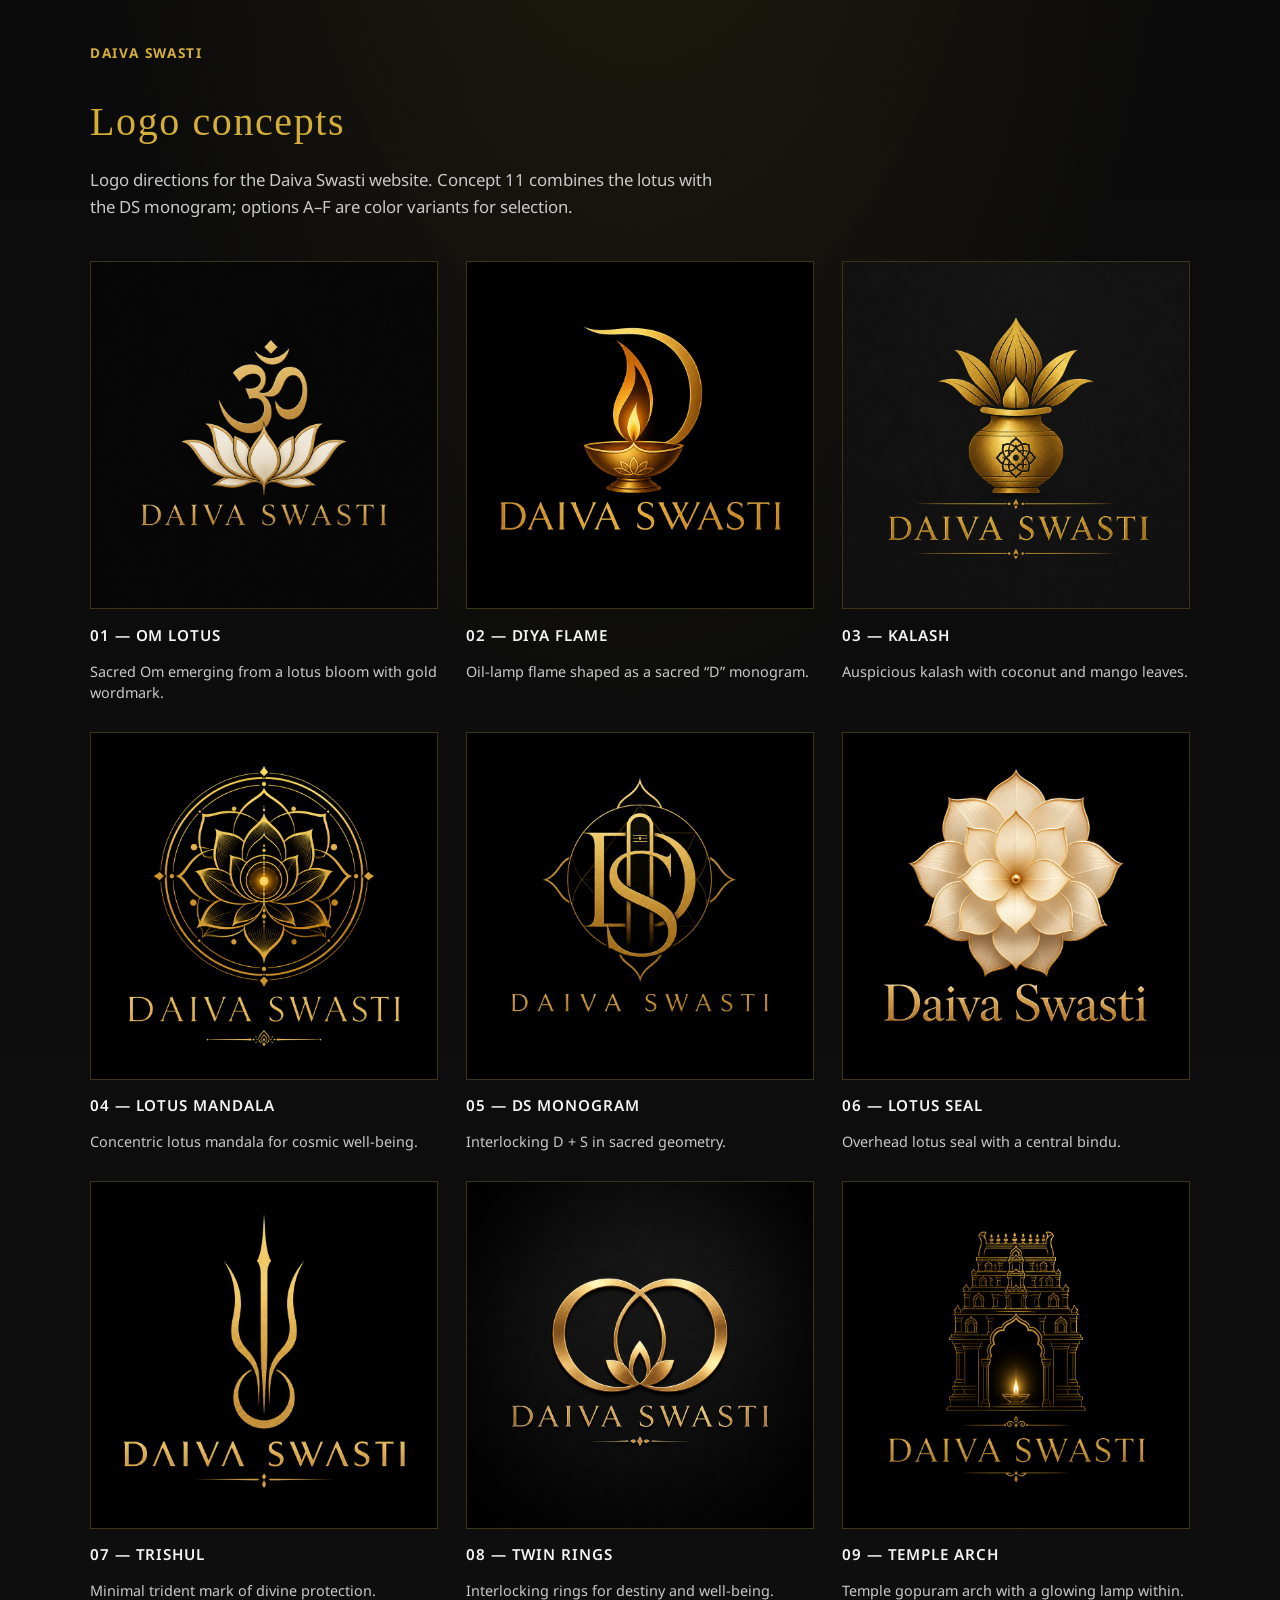
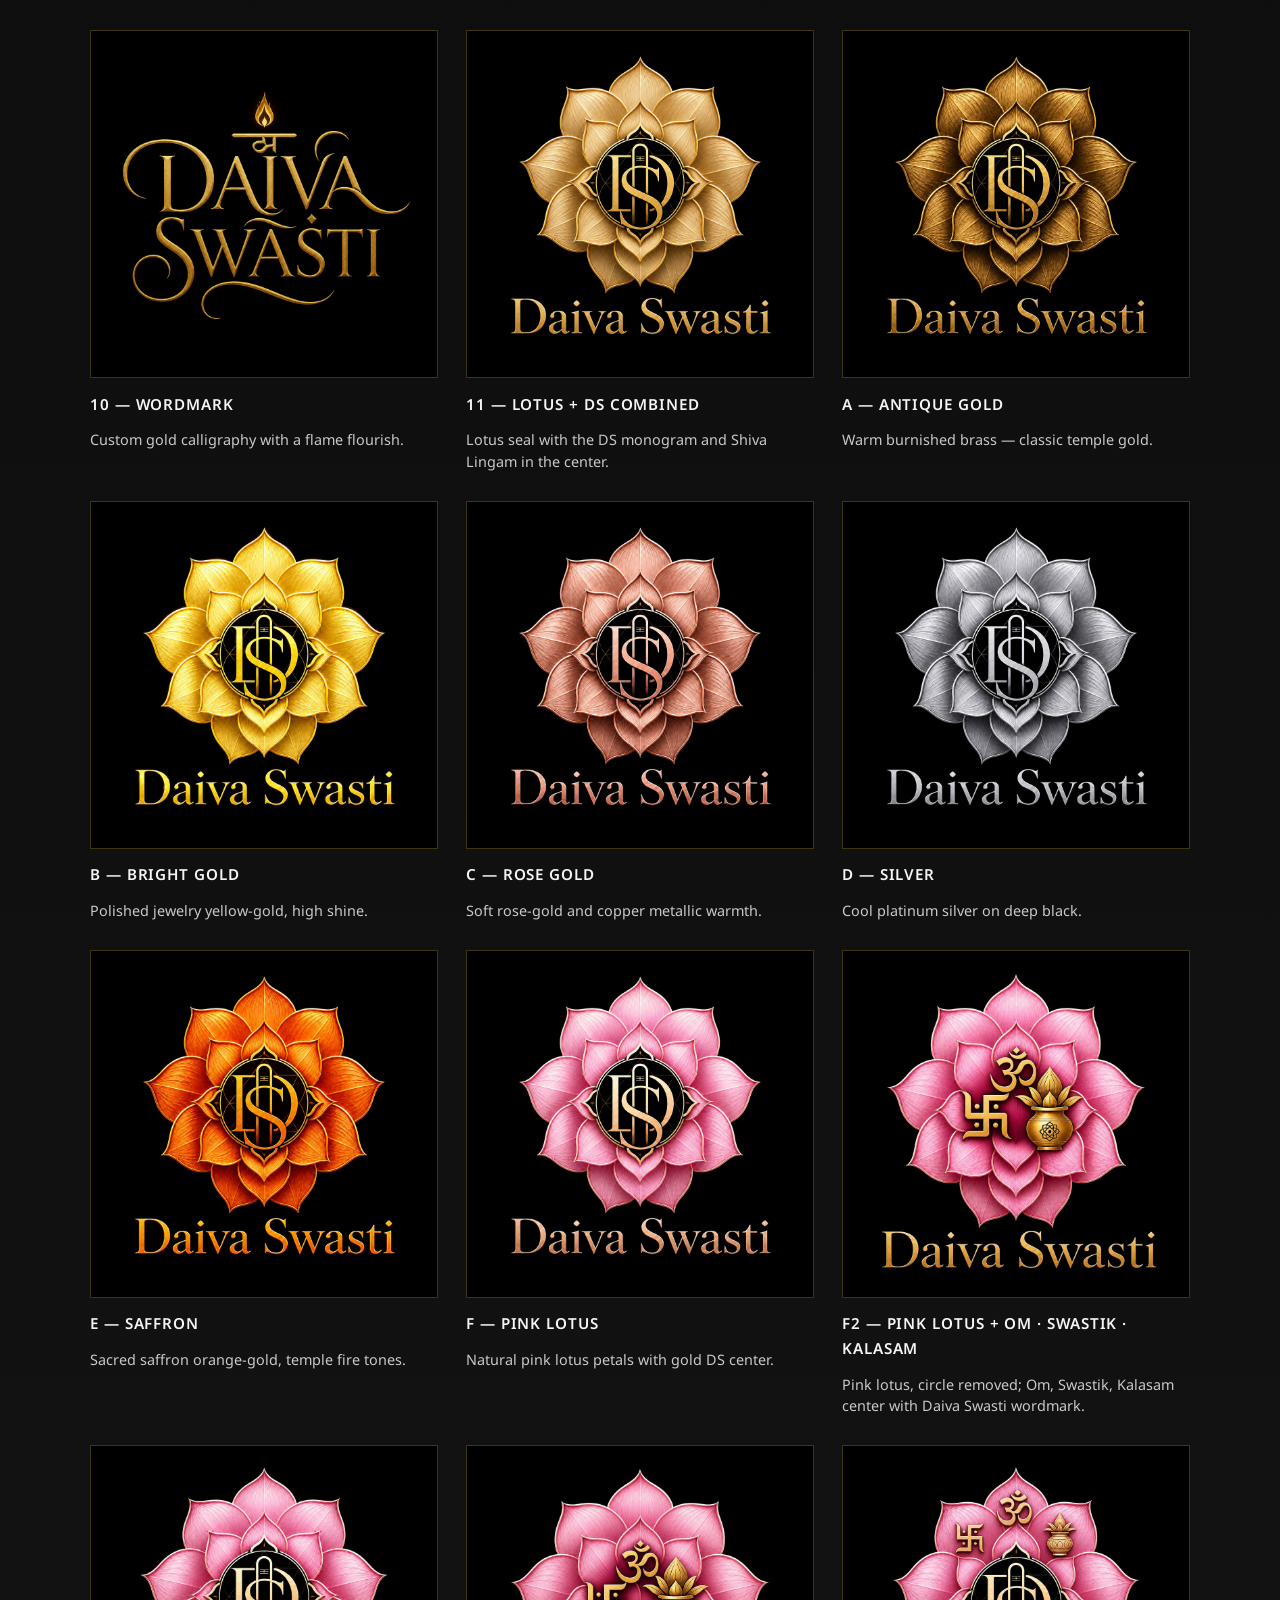
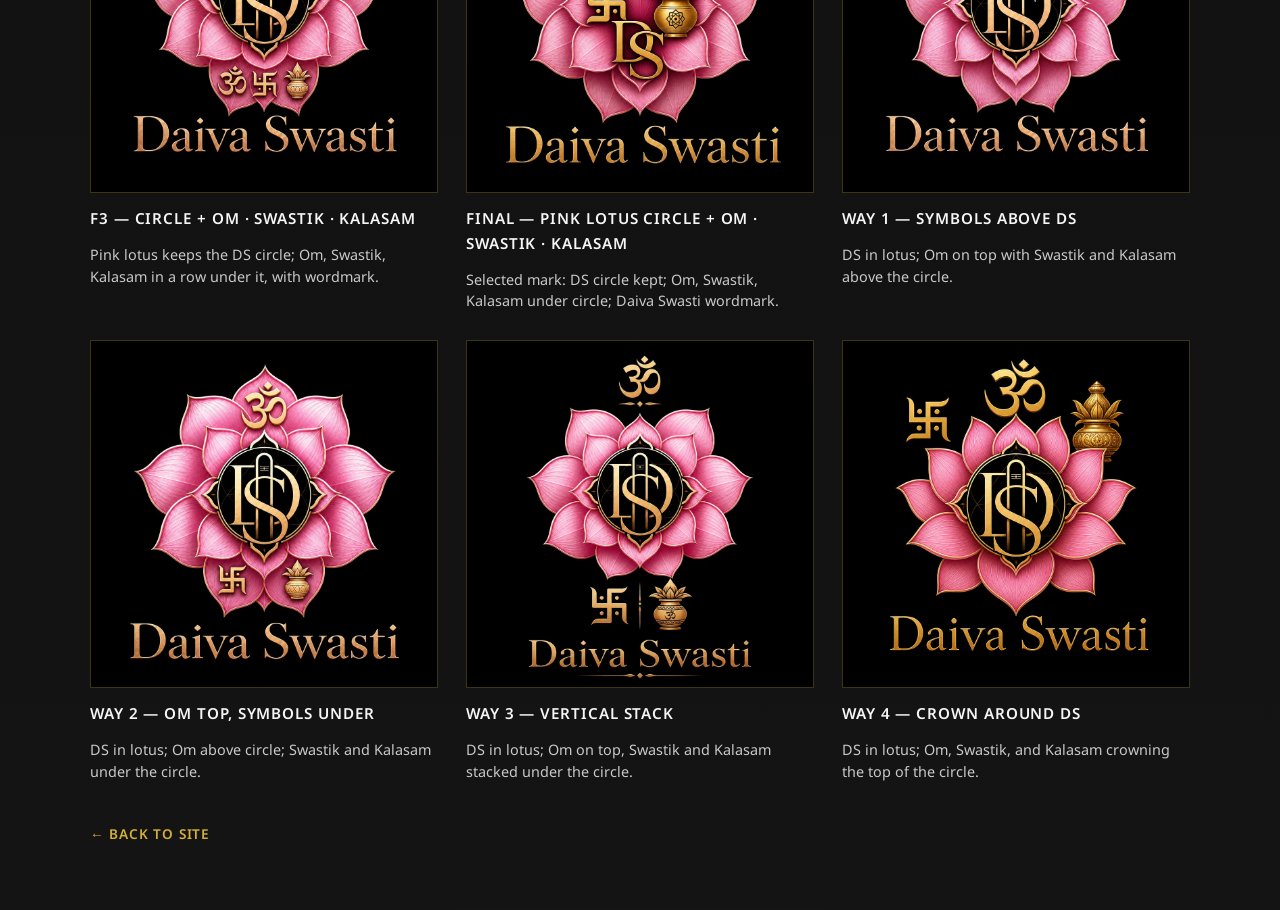
==== commit c7a3f18f: "Add four DS-in-lotus layouts with Om, Swastik, Kalasam Create four composition ways: symbols above D" ====
--- a/logos.html
+++ b/logos.html
@@ -380,6 +380,58 @@
             <h2>Final — Pink Lotus Circle + Om · Swastik · Kalasam</h2>
             <p>Selected mark: DS circle kept; Om, Swastik, Kalasam under circle; Daiva Swasti wordmark.</p>
           </article>
+
+          <article class="logo-item">
+            <figure>
+              <img
+                src="assets/logos/daiva-swasti-logo-v1-om-top-swastik-kalash.jpg"
+                alt="Daiva Swasti logo way 1: Om top with Swastik and Kalasam above DS in lotus"
+                width="1024"
+                height="1024"
+              />
+            </figure>
+            <h2>Way 1 — Symbols above DS</h2>
+            <p>DS in lotus; Om on top with Swastik and Kalasam above the circle.</p>
+          </article>
+
+          <article class="logo-item">
+            <figure>
+              <img
+                src="assets/logos/daiva-swasti-logo-v2-om-top-symbols-under.jpg"
+                alt="Daiva Swasti logo way 2: Om above DS, Swastik and Kalasam under circle"
+                width="1024"
+                height="1024"
+              />
+            </figure>
+            <h2>Way 2 — Om top, symbols under</h2>
+            <p>DS in lotus; Om above circle; Swastik and Kalasam under the circle.</p>
+          </article>
+
+          <article class="logo-item">
+            <figure>
+              <img
+                src="assets/logos/daiva-swasti-logo-v3-vertical-stack.jpg"
+                alt="Daiva Swasti logo way 3: vertical Om, DS, Swastik and Kalasam stack"
+                width="1024"
+                height="1024"
+              />
+            </figure>
+            <h2>Way 3 — Vertical stack</h2>
+            <p>DS in lotus; Om on top, Swastik and Kalasam stacked under the circle.</p>
+          </article>
+
+          <article class="logo-item">
+            <figure>
+              <img
+                src="assets/logos/daiva-swasti-logo-v4-crown-symbols.jpg"
+                alt="Daiva Swasti logo way 4: Om Swastik Kalasam crowning DS in lotus"
+                width="1024"
+                height="1024"
+              />
+            </figure>
+            <h2>Way 4 — Crown around DS</h2>
+            <p>DS in lotus; Om, Swastik, and Kalasam crowning the top of the circle.</p>
+          </article>
         </div>
 
         <a class="logo-back" href="index.html">← Back to site</a>
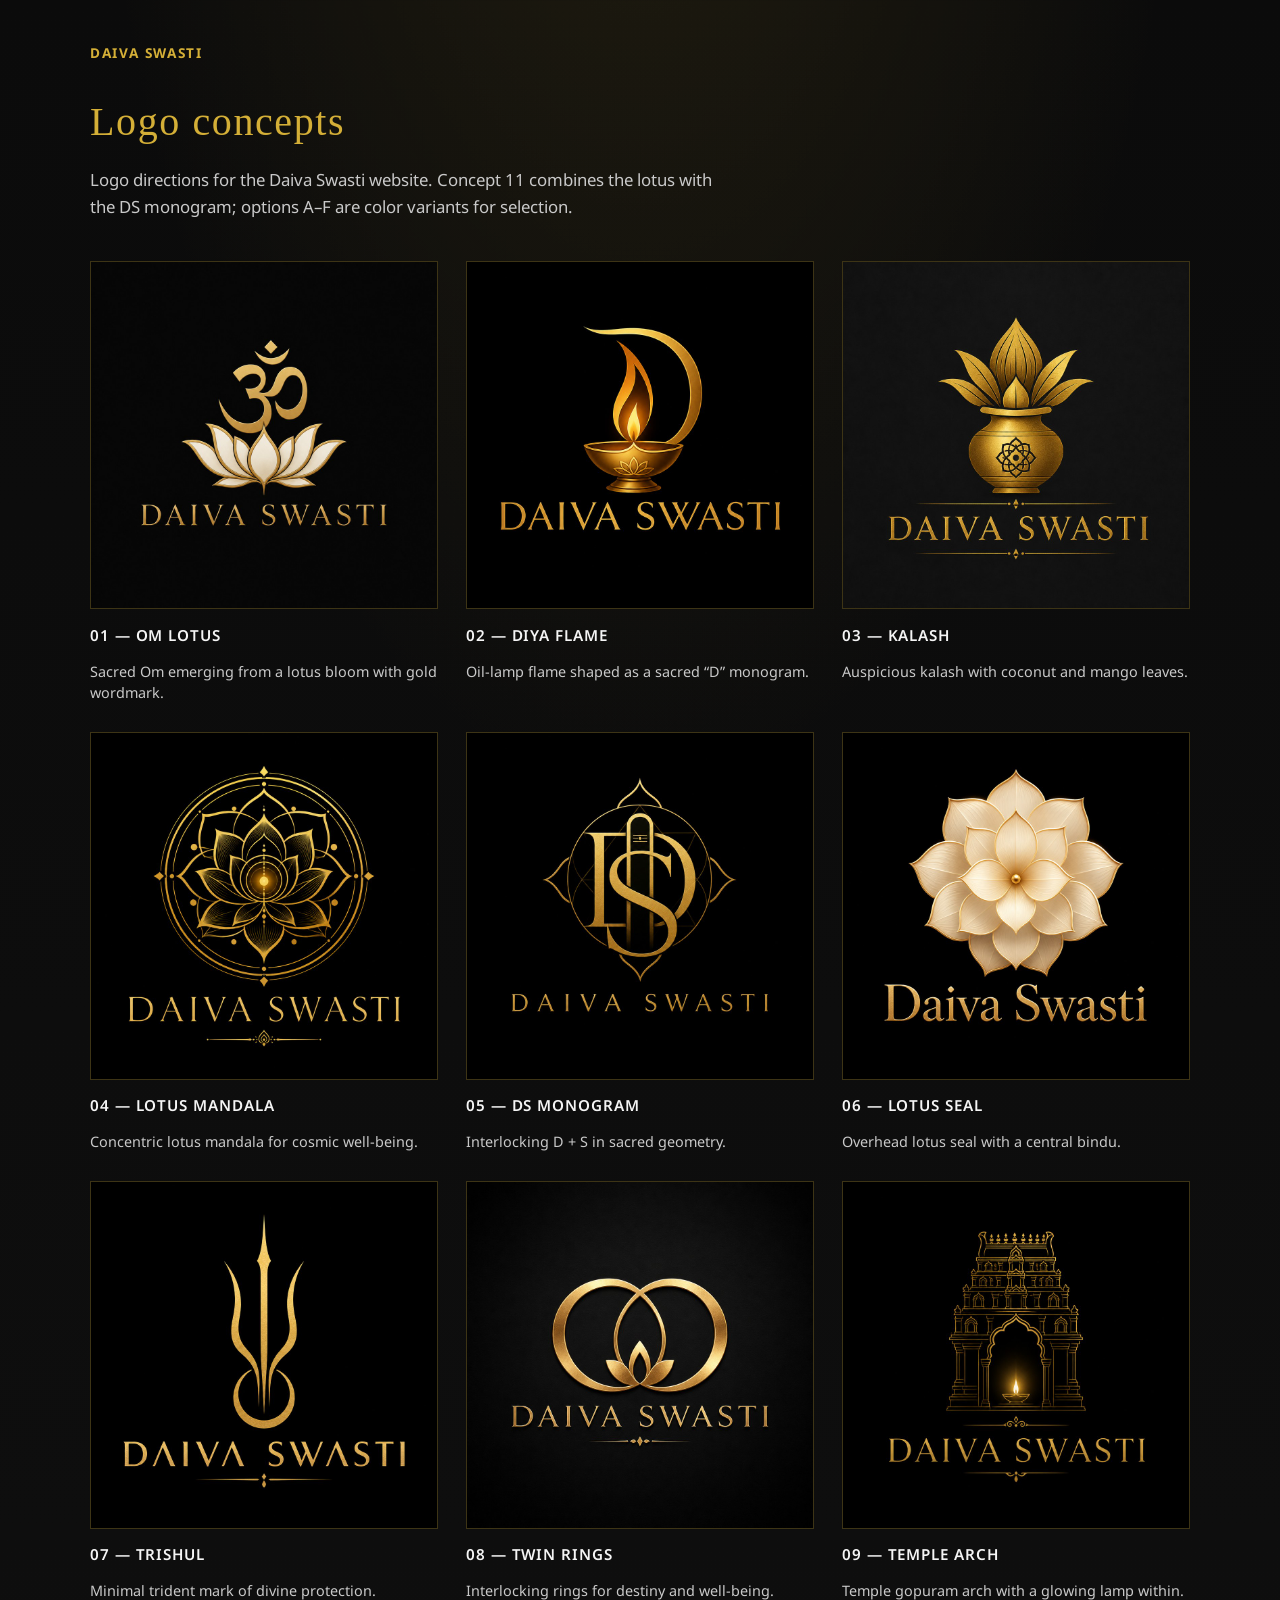
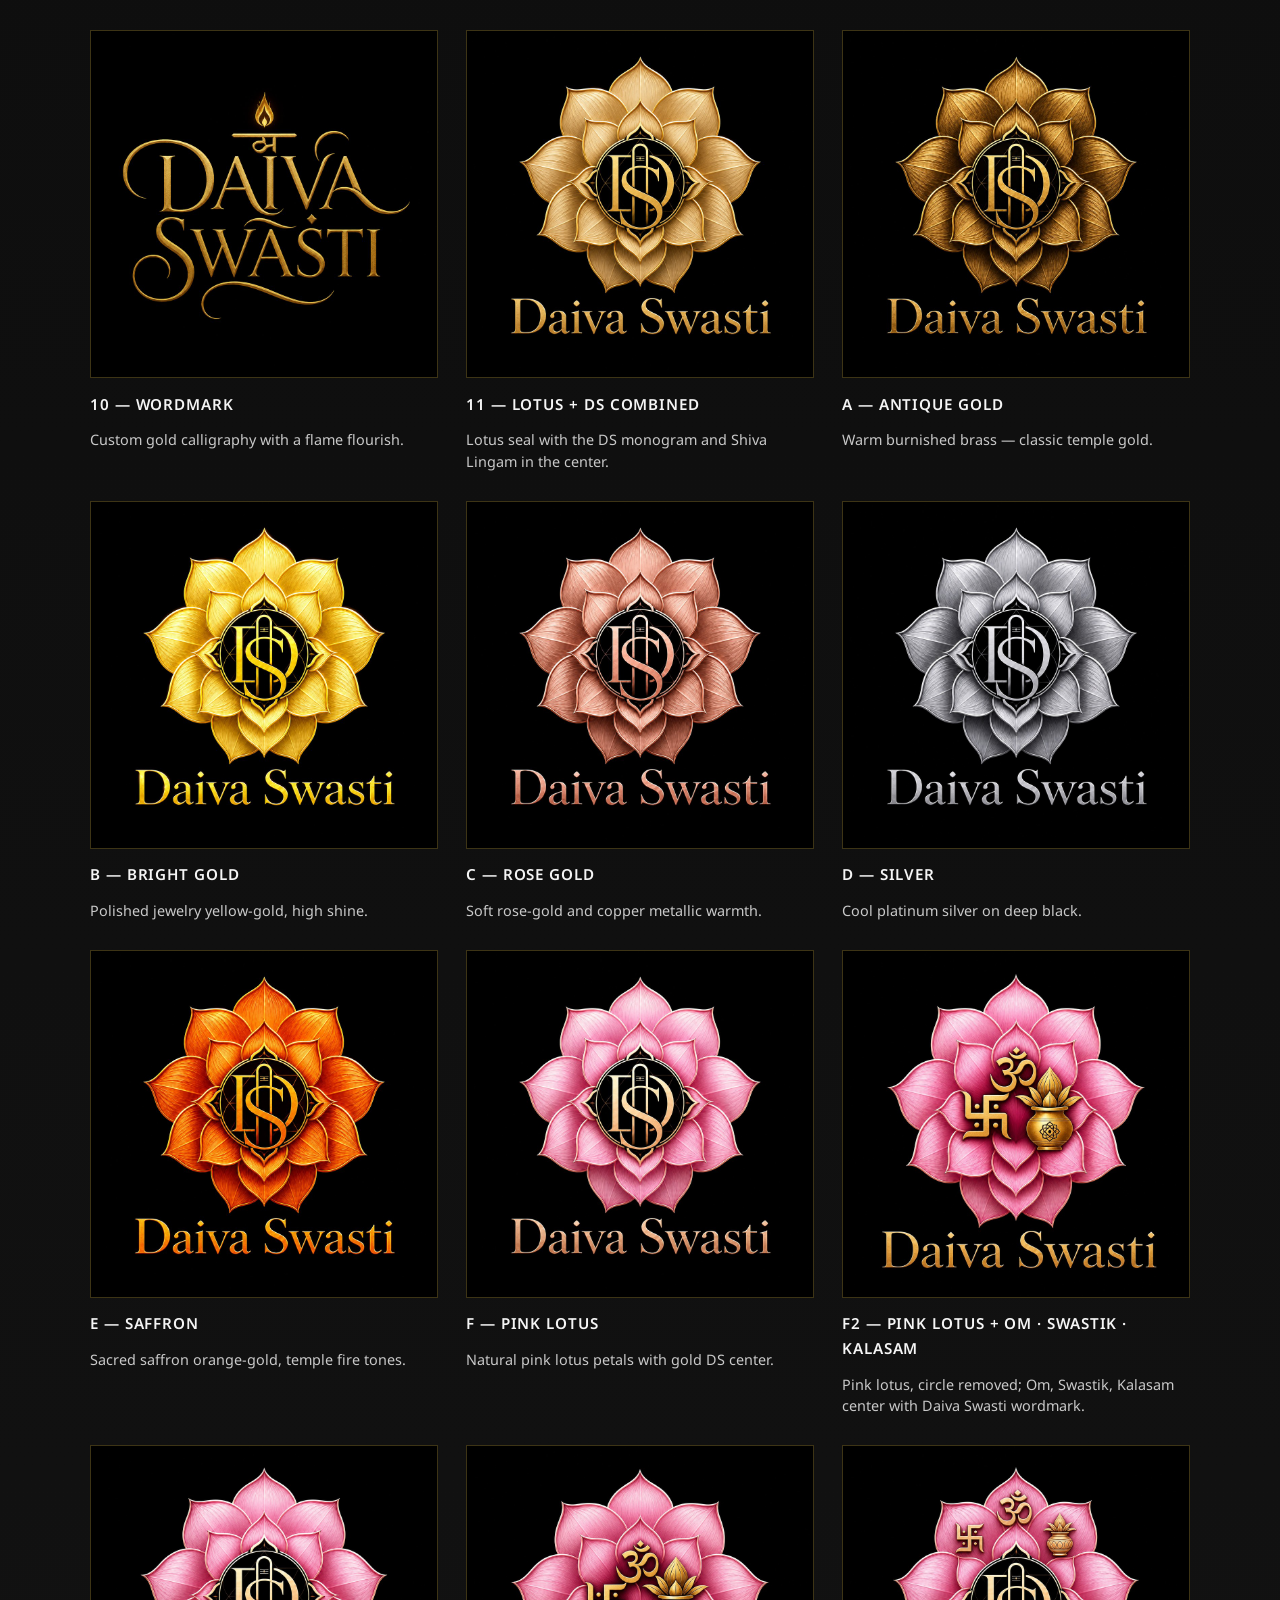
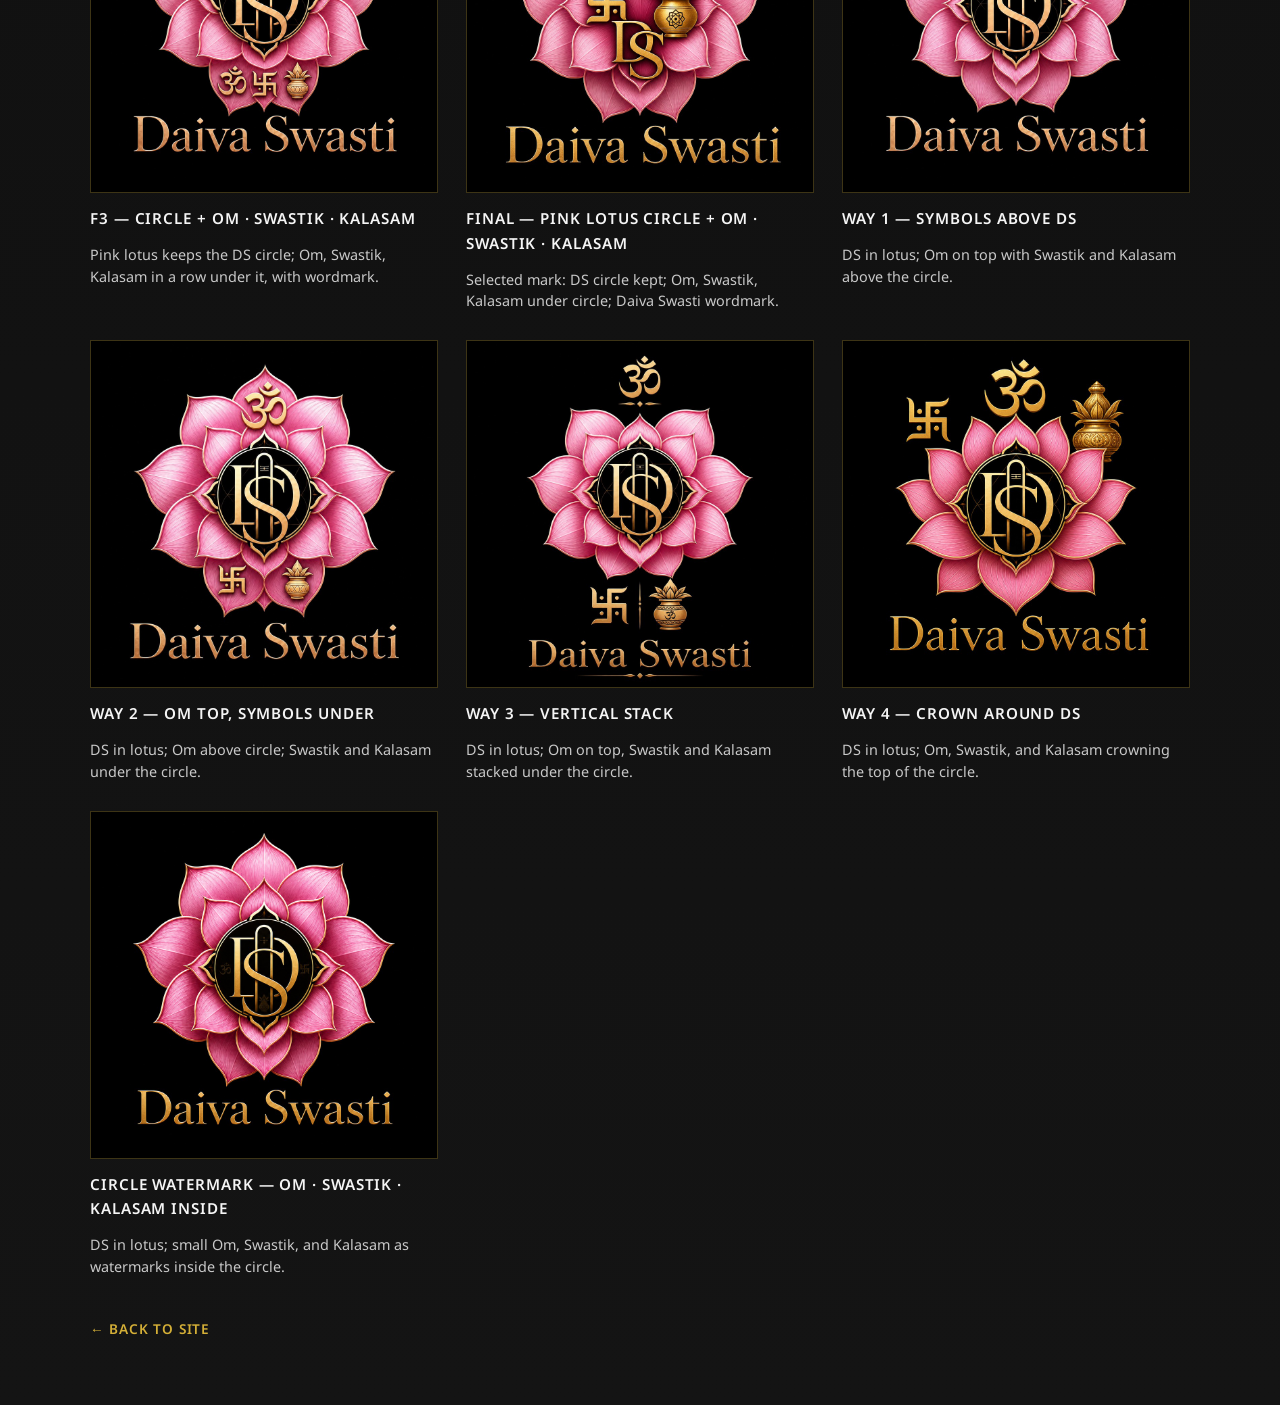
==== commit a0a0d4aa: "Add Om, Swastik, Kalasam as watermarks inside DS circle Place small watermark-style Om, Swastik, and" ====
--- a/logos.html
+++ b/logos.html
@@ -432,6 +432,19 @@
             <h2>Way 4 — Crown around DS</h2>
             <p>DS in lotus; Om, Swastik, and Kalasam crowning the top of the circle.</p>
           </article>
+
+          <article class="logo-item">
+            <figure>
+              <img
+                src="assets/logos/daiva-swasti-logo-circle-watermark-symbols-v2.jpg"
+                alt="Daiva Swasti logo with Om Swastik Kalasam as watermarks inside DS circle"
+                width="1024"
+                height="1024"
+              />
+            </figure>
+            <h2>Circle Watermark — Om · Swastik · Kalasam inside</h2>
+            <p>DS in lotus; small Om, Swastik, and Kalasam as watermarks inside the circle.</p>
+          </article>
         </div>
 
         <a class="logo-back" href="index.html">← Back to site</a>
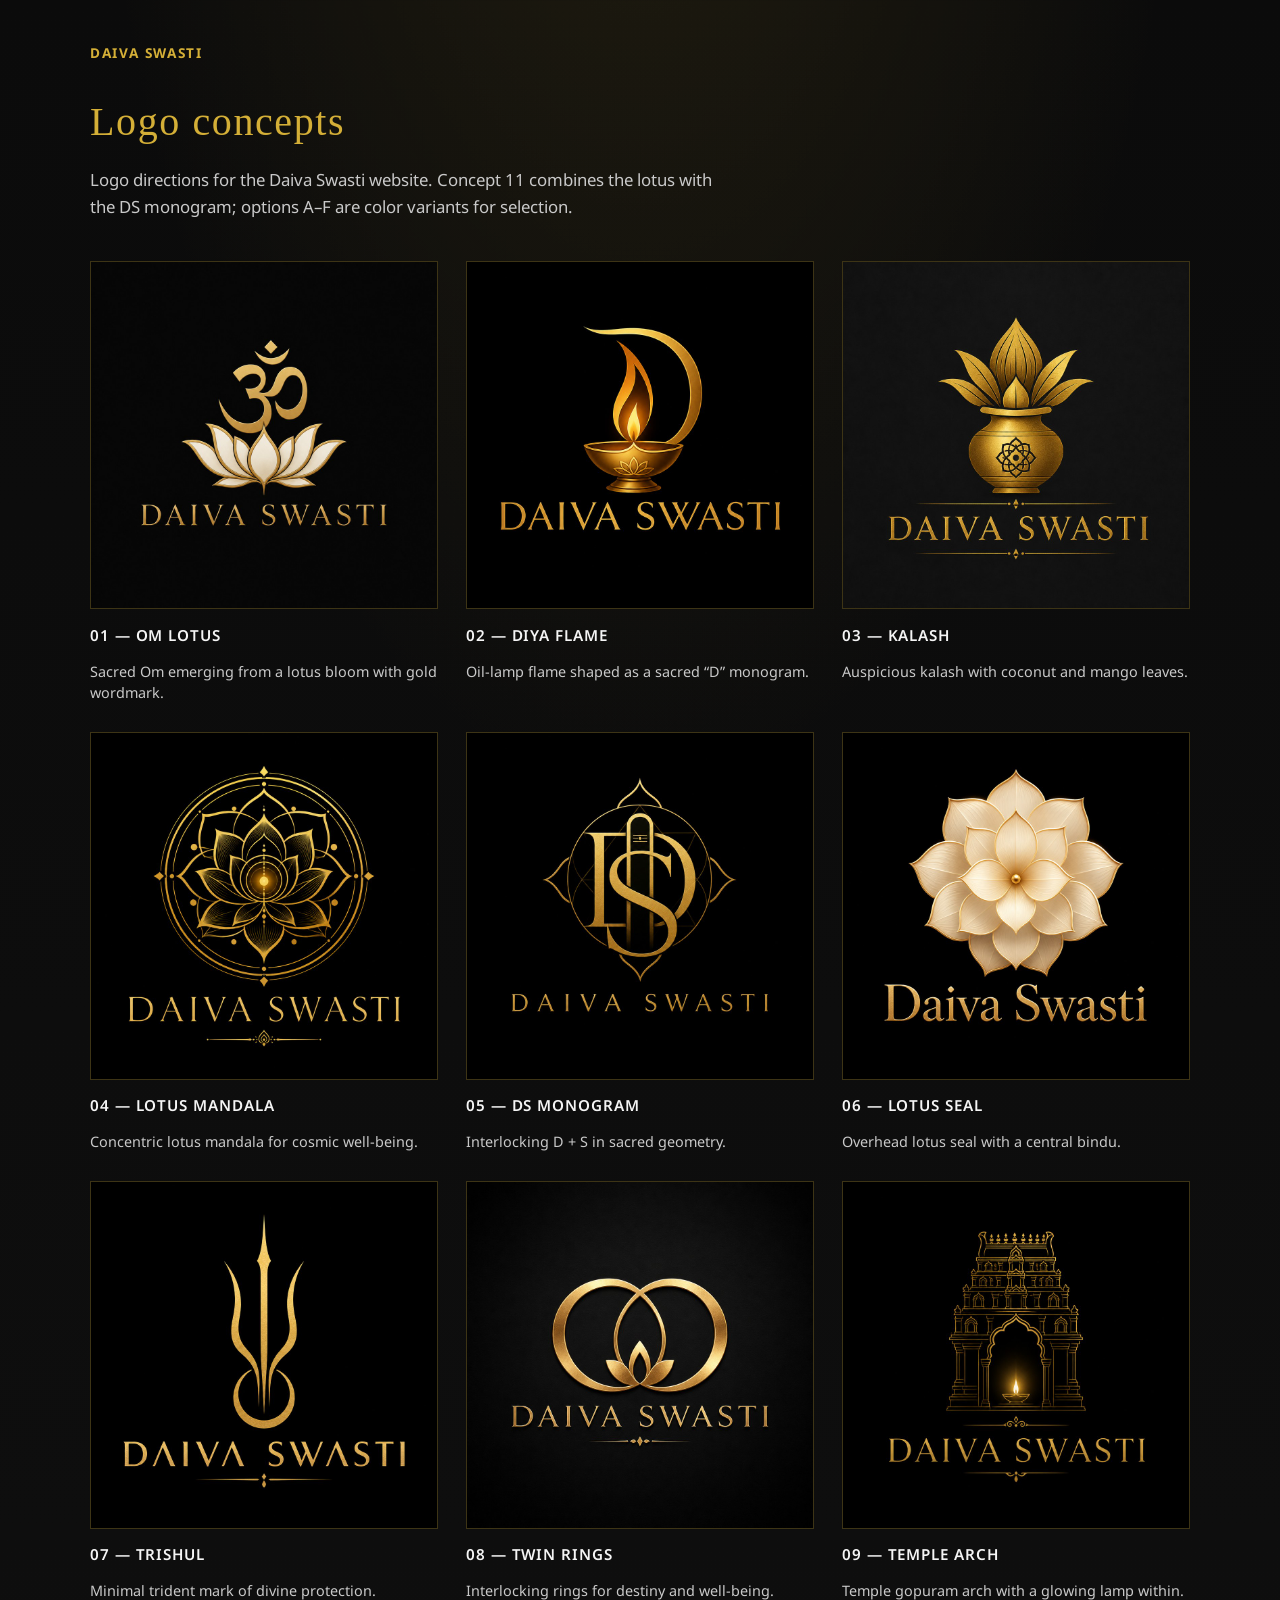
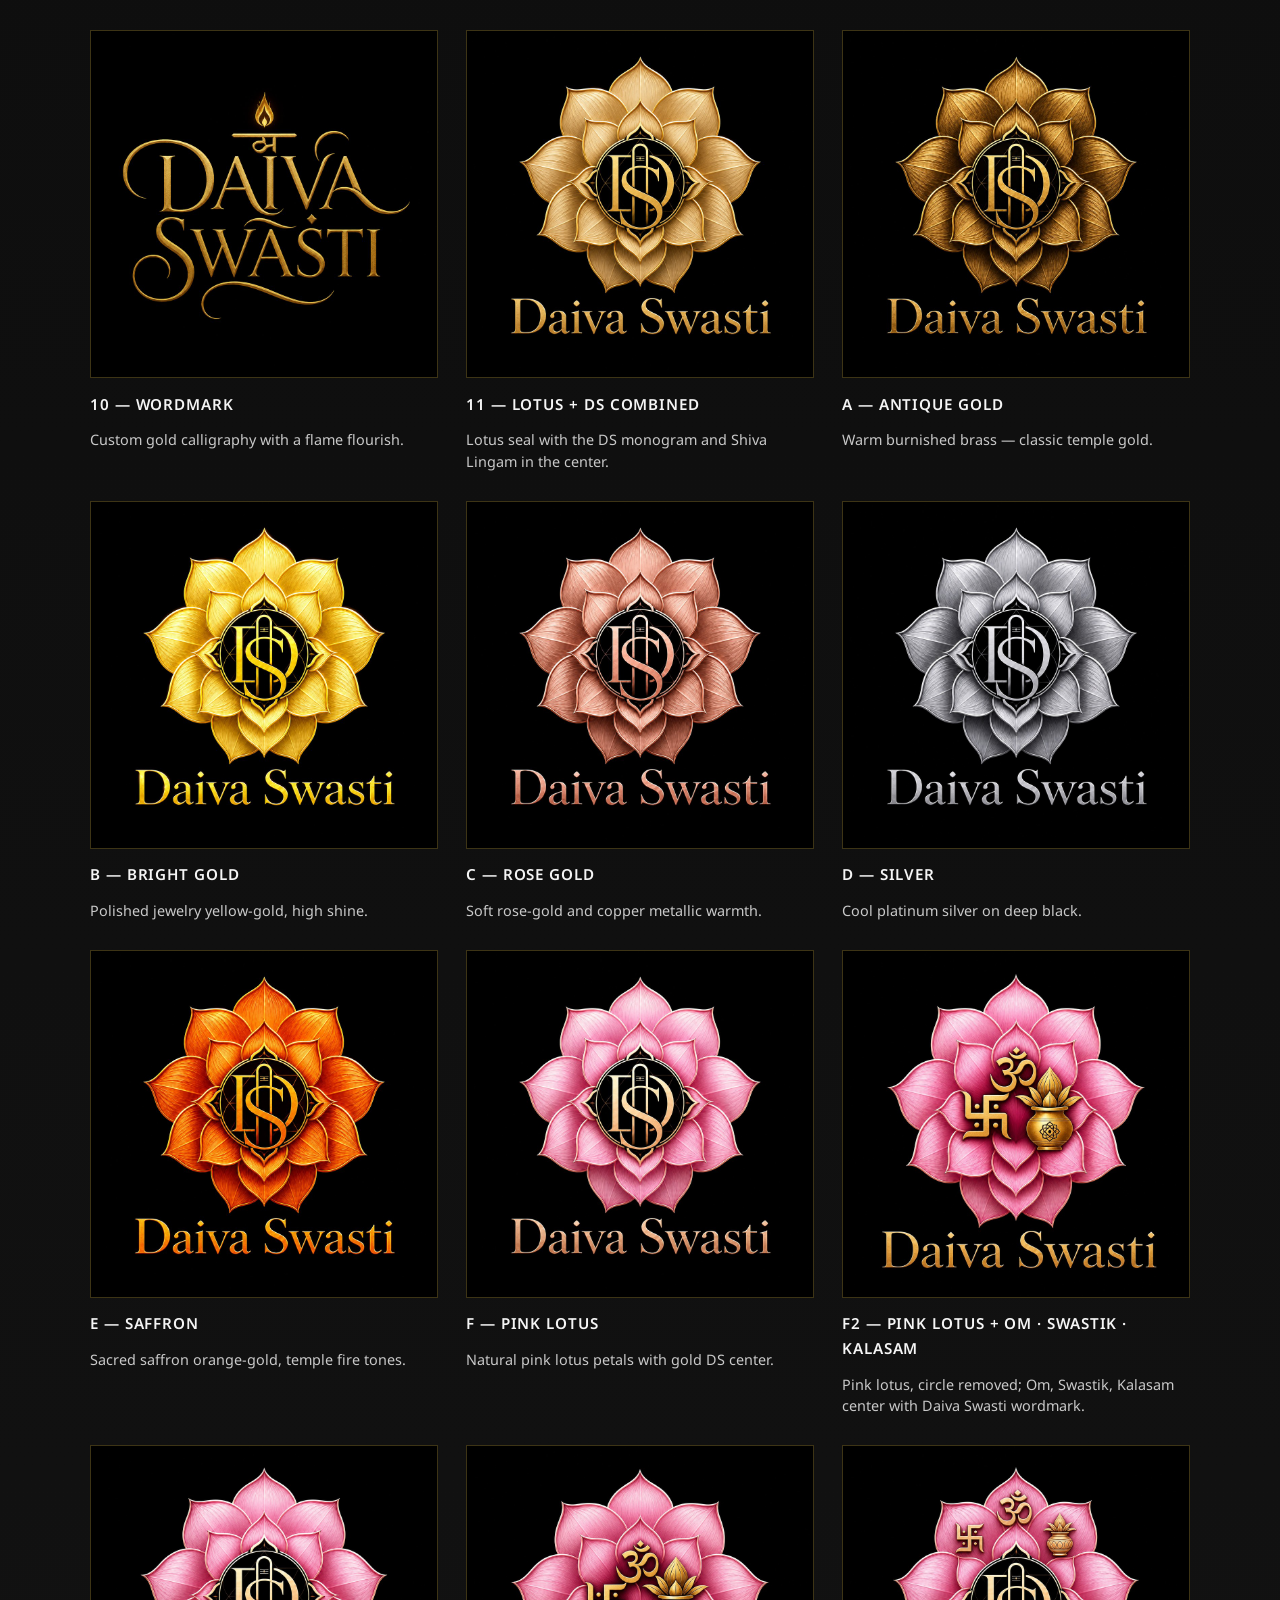
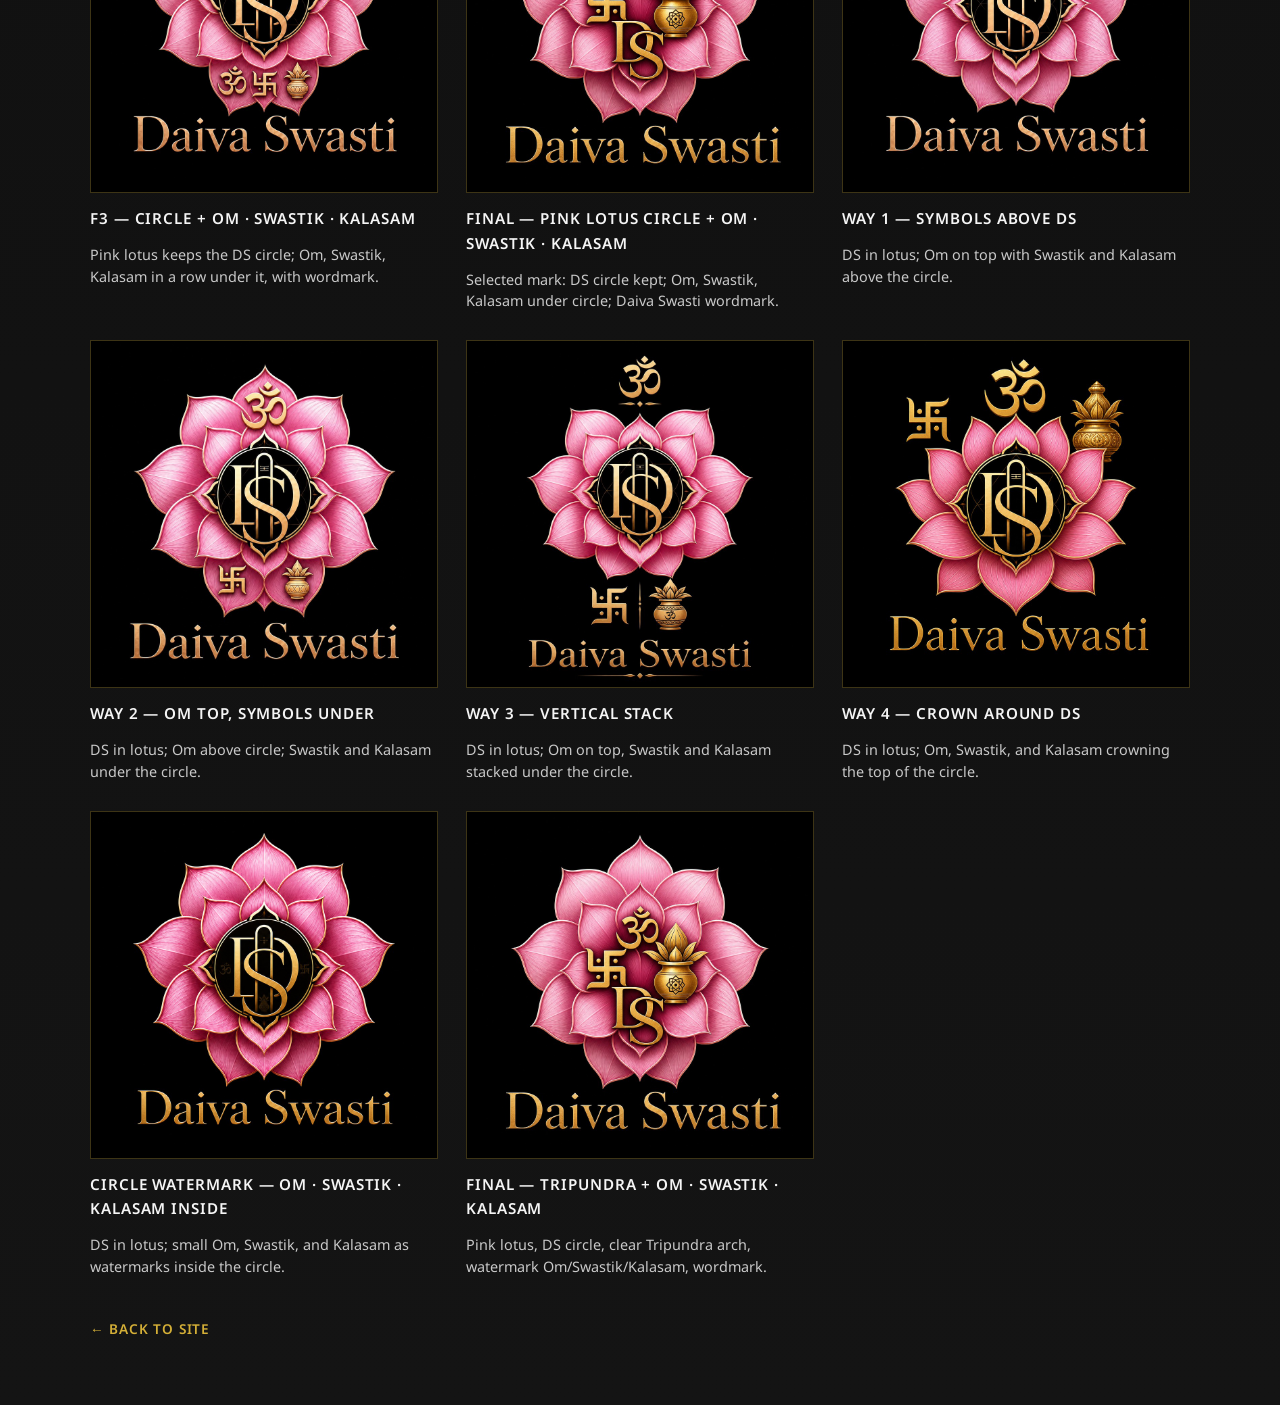
==== commit 2c19506a: "Finalize logo with clear Tripundra in DS circle Replace the faint center arch mark with a sharp Trip" ====
--- a/logos.html
+++ b/logos.html
@@ -445,6 +445,19 @@
             <h2>Circle Watermark — Om · Swastik · Kalasam inside</h2>
             <p>DS in lotus; small Om, Swastik, and Kalasam as watermarks inside the circle.</p>
           </article>
+
+          <article class="logo-item">
+            <figure>
+              <img
+                src="assets/logos/daiva-swasti-logo-final.jpg"
+                alt="Daiva Swasti final logo with Tripundra, Om, Swastik, Kalasam inside DS circle on pink lotus"
+                width="1024"
+                height="1024"
+              />
+            </figure>
+            <h2>Final — Tripundra + Om · Swastik · Kalasam</h2>
+            <p>Pink lotus, DS circle, clear Tripundra arch, watermark Om/Swastik/Kalasam, wordmark.</p>
+          </article>
         </div>
 
         <a class="logo-back" href="index.html">← Back to site</a>
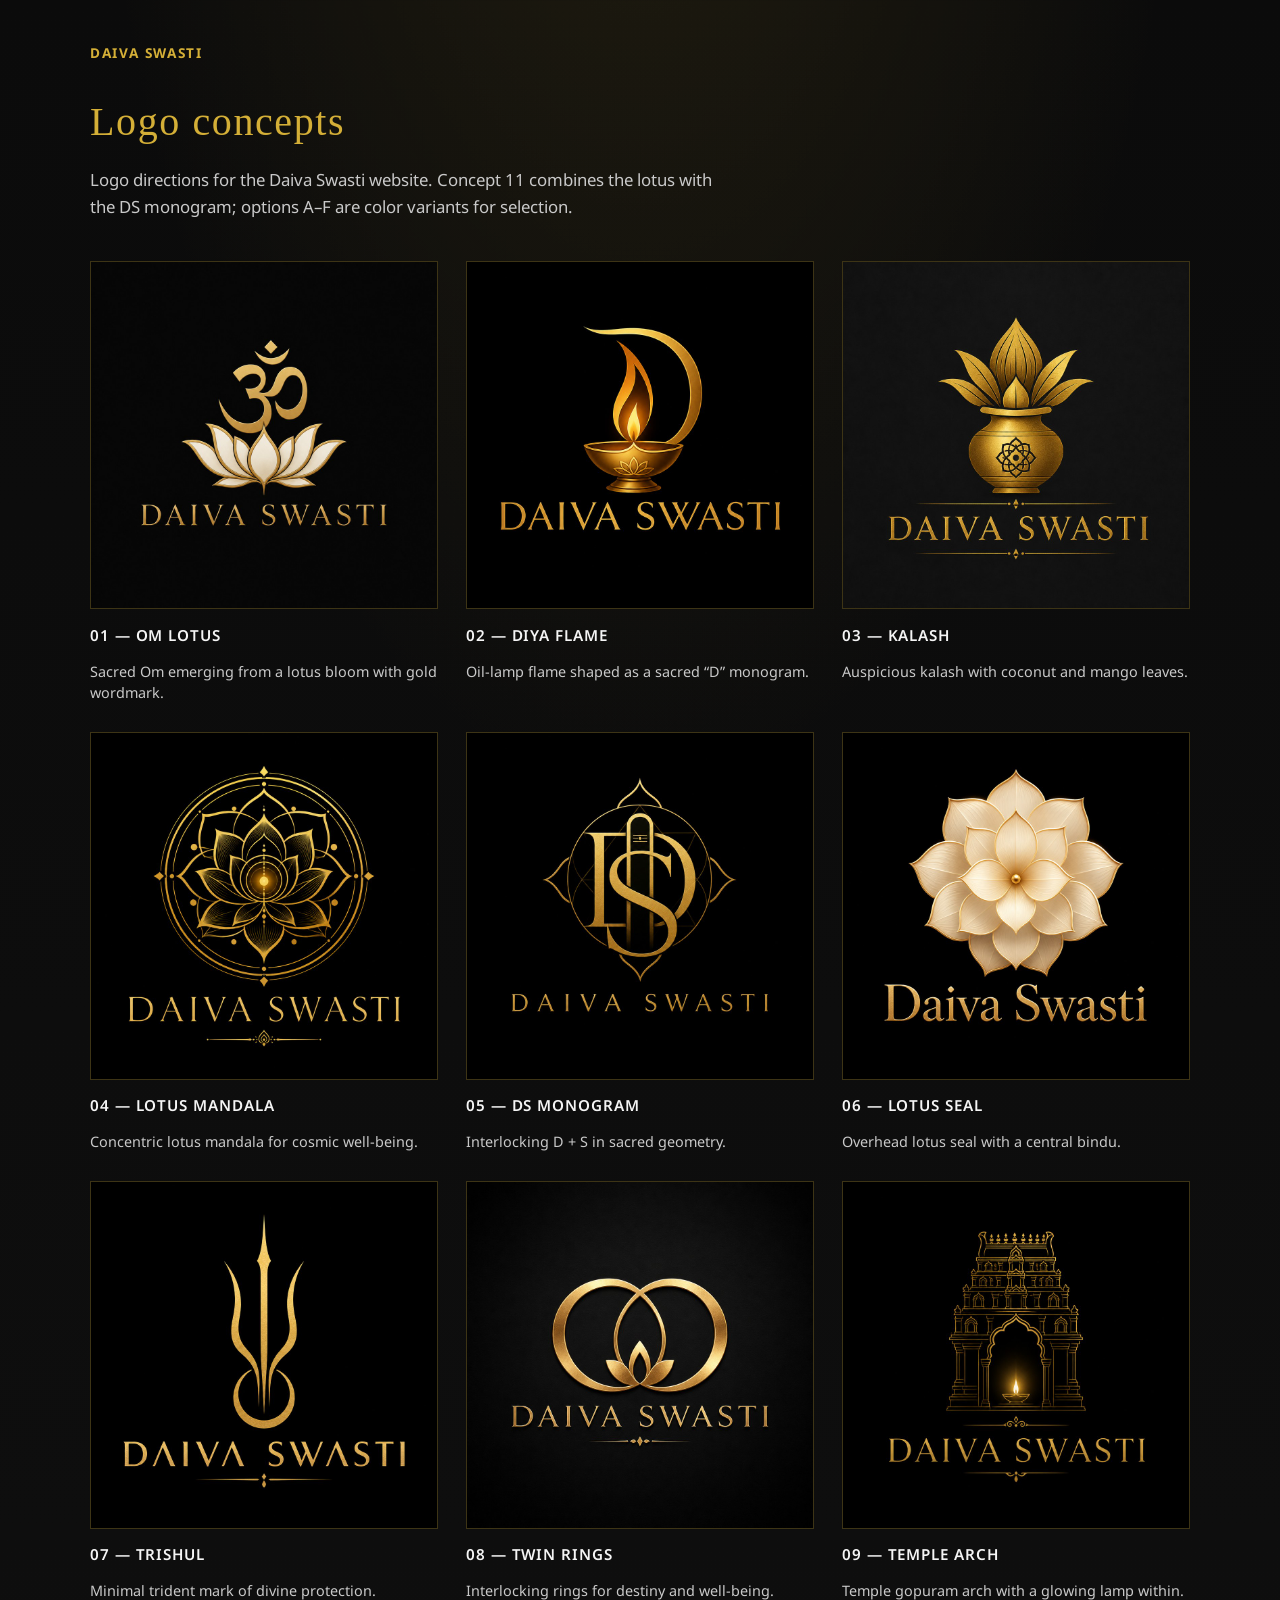
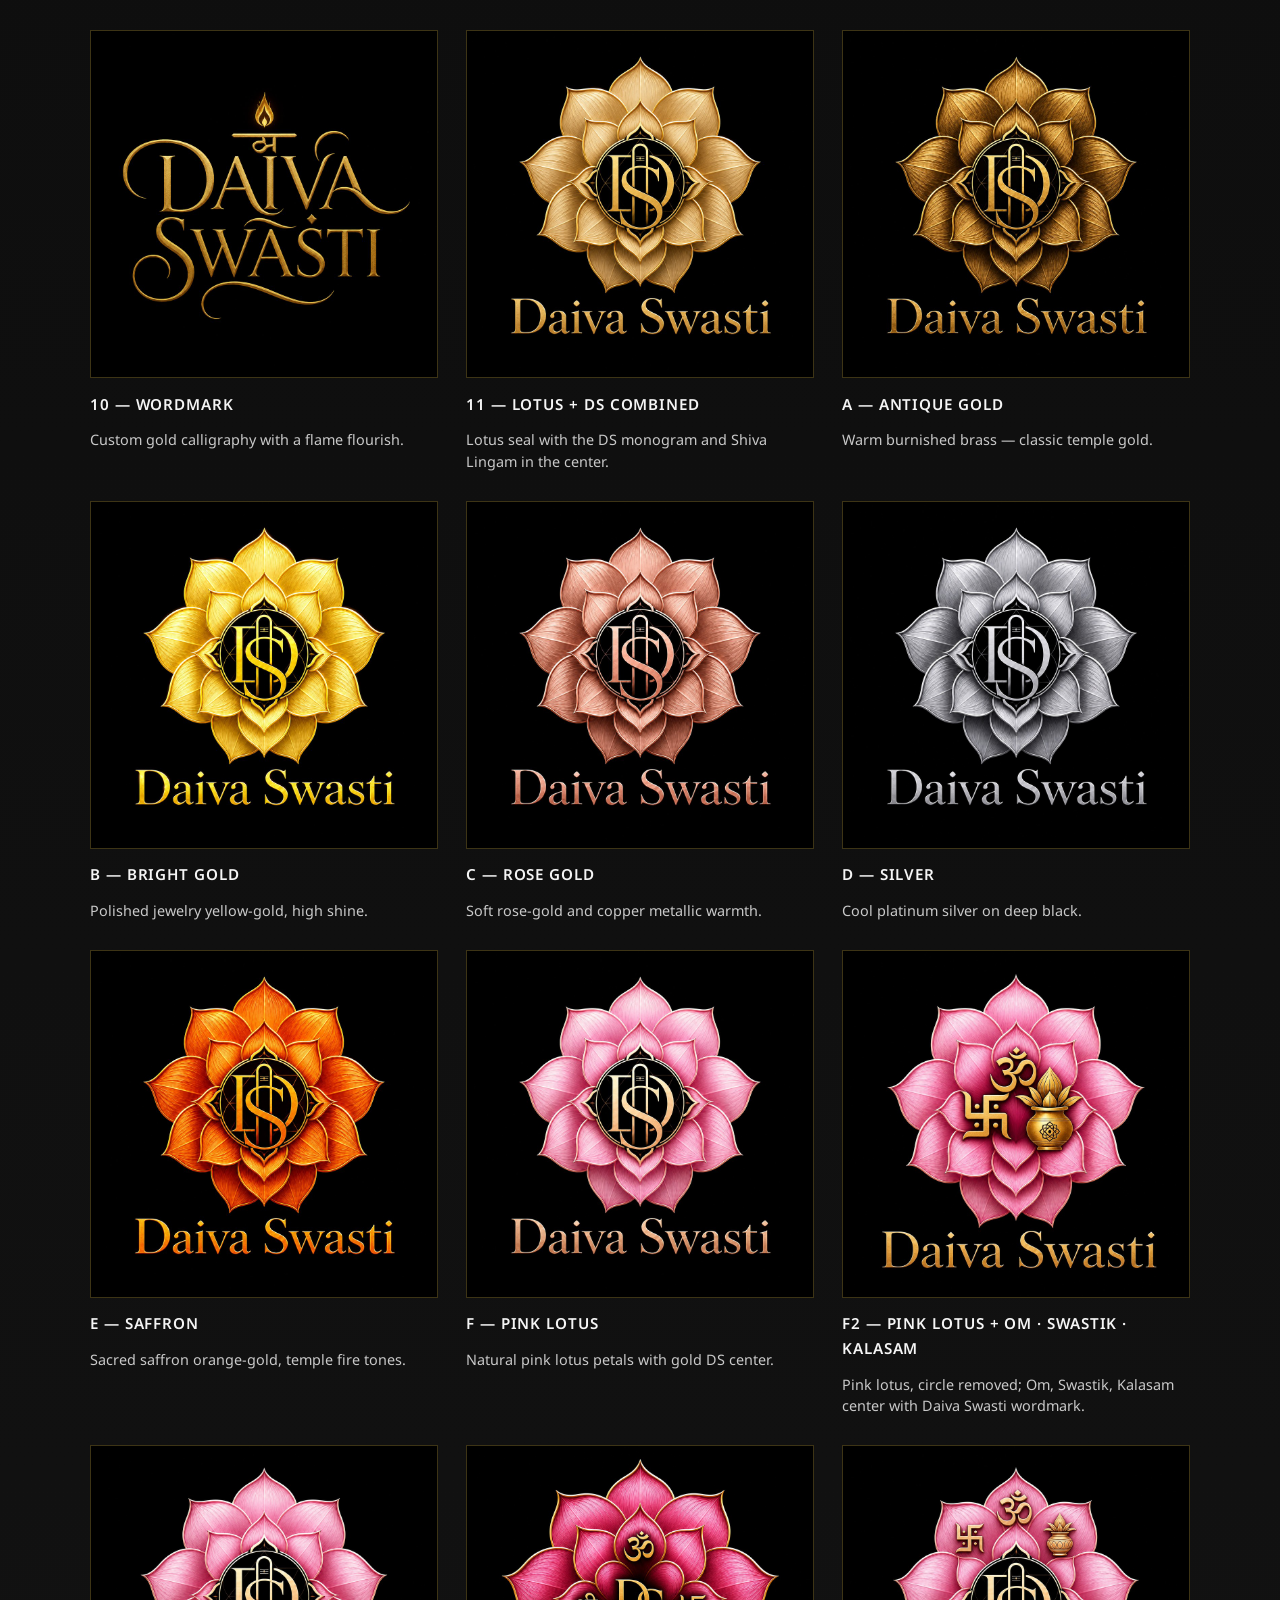
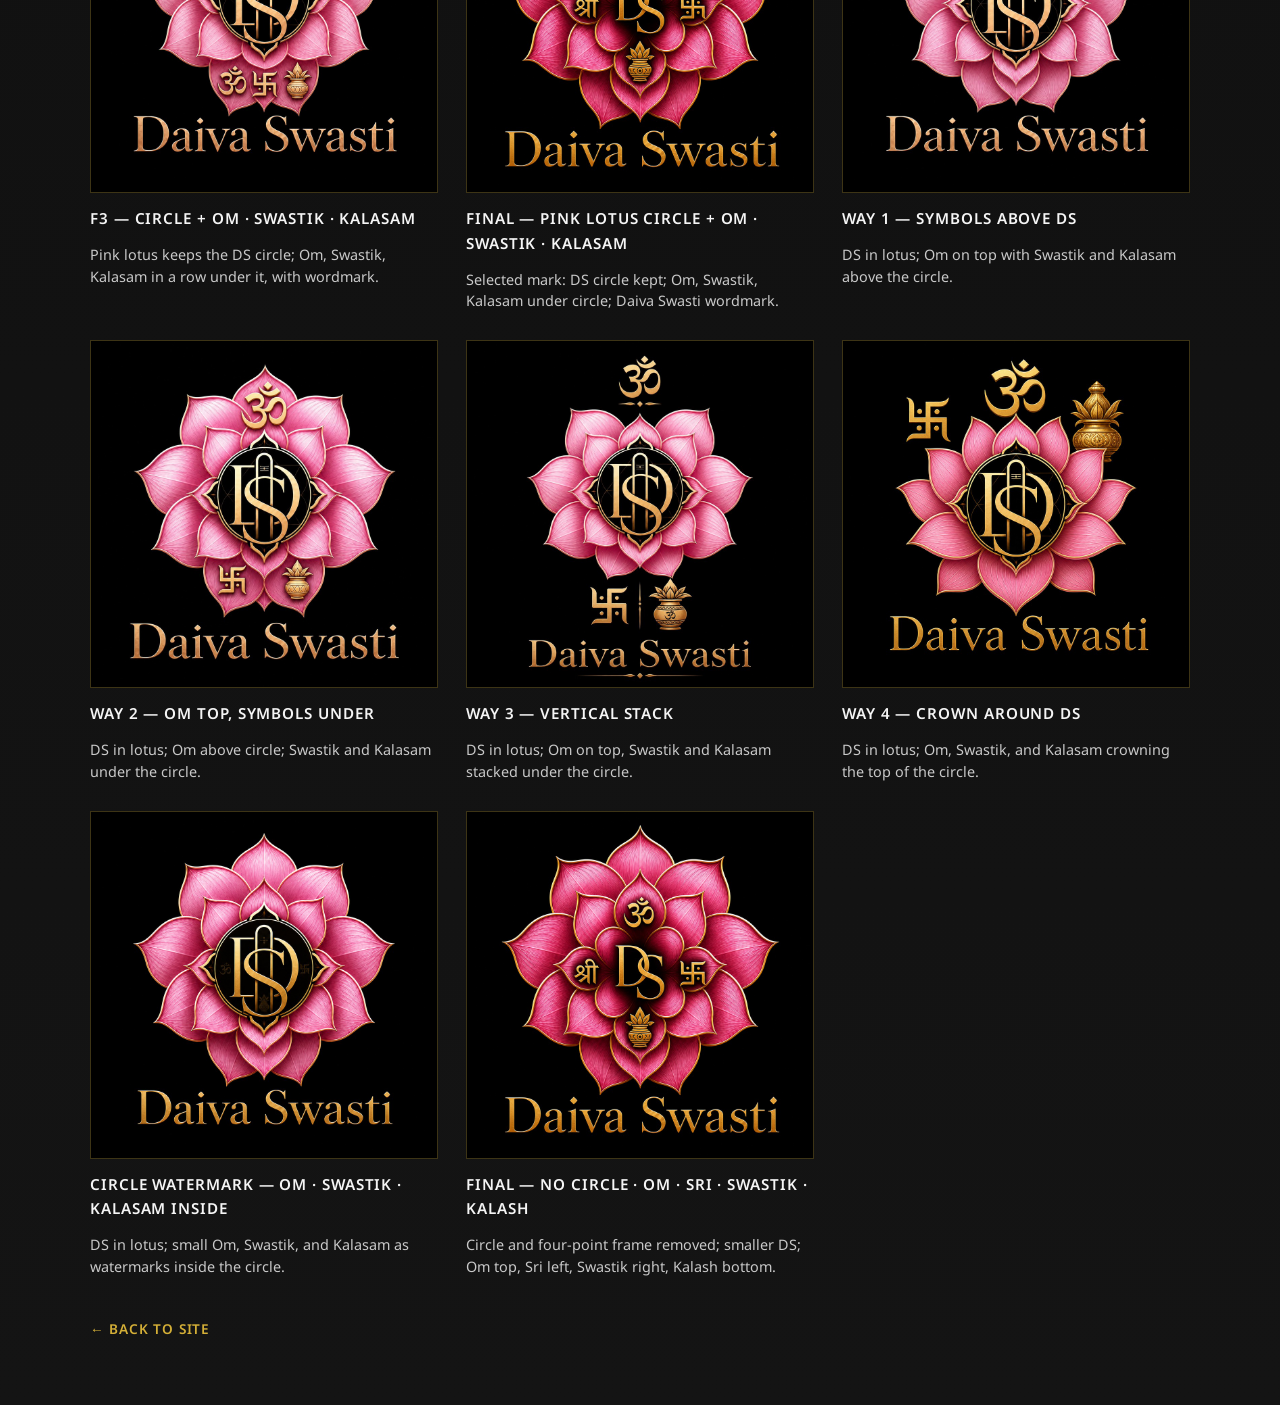
==== commit e5486c10: "Revise logo: remove DS circle and place sacred symbols Drop the circle and four-point frame, shrink " ====
--- a/logos.html
+++ b/logos.html
@@ -450,13 +450,13 @@
             <figure>
               <img
                 src="assets/logos/daiva-swasti-logo-final.jpg"
-                alt="Daiva Swasti final logo with Tripundra, Om, Swastik, Kalasam inside DS circle on pink lotus"
-                width="1024"
-                height="1024"
-              />
-            </figure>
-            <h2>Final — Tripundra + Om · Swastik · Kalasam</h2>
-            <p>Pink lotus, DS circle, clear Tripundra arch, watermark Om/Swastik/Kalasam, wordmark.</p>
+                alt="Daiva Swasti final logo: smaller DS, Om top, Sri left, Swastik right, Kalash bottom"
+                width="1024"
+                height="1024"
+              />
+            </figure>
+            <h2>Final — No circle · Om · Sri · Swastik · Kalash</h2>
+            <p>Circle and four-point frame removed; smaller DS; Om top, Sri left, Swastik right, Kalash bottom.</p>
           </article>
         </div>
 
--- a/styles.css
+++ b/styles.css
@@ -100,12 +100,21 @@
   border-bottom: 1px solid rgba(15, 23, 42, 0.08);
 }
 
+#daiva,
+#swasti,
+#daiva-swasti,
+#offerings,
+#contact,
+[id^="offer-"] {
+  scroll-margin-top: 5.5rem;
+}
+
 .header-inner {
   display: flex;
   align-items: center;
   justify-content: space-between;
-  gap: 1rem;
-  min-height: 72px;
+  gap: 1rem 1.25rem;
+  min-height: 68px;
 }
 
 .header-actions {
@@ -113,10 +122,16 @@
   align-items: center;
   justify-content: flex-end;
   flex-wrap: wrap;
+  flex: 1;
   gap: 0.85rem 1.1rem;
+  min-width: 0;
 }
 
 .brand {
+  display: inline-flex;
+  align-items: center;
+  gap: 0.7rem;
+  flex-shrink: 0;
   font-family: "Noto Sans", Arial, Helvetica, sans-serif;
   letter-spacing: 0.12em;
   font-size: 0.85rem;
@@ -128,16 +143,33 @@
   color: #111827;
 }
 
+.brand-logo {
+  width: 40px;
+  height: 40px;
+  object-fit: contain;
+  border-radius: 50%;
+  border: 1px solid rgba(15, 23, 42, 0.1);
+  background: #0b0b0b;
+  padding: 2px;
+  box-shadow: 0 1px 2px rgba(15, 23, 42, 0.08);
+}
+
+.brand-text {
+  max-width: 9.5rem;
+  line-height: 1.25;
+}
+
 .main-nav {
   display: flex;
   flex-wrap: wrap;
   align-items: center;
   justify-content: flex-end;
-  gap: 1rem;
+  gap: 0.85rem 1.1rem;
   font-family: "Noto Sans", Arial, Helvetica, sans-serif;
-  font-size: 0.9rem;
+  font-size: 0.88rem;
   text-transform: uppercase;
   letter-spacing: 0.04em;
+  min-width: 0;
 }
 
 body[data-lang="hi"] .main-nav,
@@ -202,6 +234,10 @@
   overflow: hidden;
 }
 
+.nav-dropdown-menu--wide {
+  min-width: 16.5rem;
+}
+
 .nav-dropdown-menu[hidden] {
   display: none;
 }
@@ -228,17 +264,25 @@
   display: inline-flex;
   align-items: center;
   gap: 0.45rem;
-  min-width: 7.5rem;
+  min-width: 7rem;
+  max-width: 12rem;
   padding: 0.45rem 0.75rem;
   border: 1px solid rgba(15, 23, 42, 0.18);
   border-radius: 8px;
   background: #fff;
   color: #1f2937;
   font-family: "Noto Sans", "Noto Sans Devanagari", "Noto Sans Tamil",
-    "Noto Sans Telugu", "Noto Sans Kannada", Arial, Helvetica, sans-serif;
+    "Noto Sans Telugu", "Noto Sans Kannada", "Noto Sans Malayalam", Arial,
+    Helvetica, sans-serif;
   font-size: 0.9rem;
   font-weight: 500;
   cursor: pointer;
+}
+
+.lang-current {
+  overflow: hidden;
+  text-overflow: ellipsis;
+  white-space: nowrap;
 }
 
 .lang-btn:hover {
@@ -264,7 +308,7 @@
   position: absolute;
   top: calc(100% + 0.35rem);
   right: 0;
-  min-width: 100%;
+  min-width: max(100%, 13.5rem);
   margin: 0;
   padding: 0;
   list-style: none;
@@ -284,8 +328,9 @@
   border-bottom: 1px solid rgba(15, 23, 42, 0.08);
   color: #374151;
   font-family: "Noto Sans", "Noto Sans Devanagari", "Noto Sans Tamil",
-    "Noto Sans Telugu", "Noto Sans Kannada", Arial, Helvetica, sans-serif;
-  font-size: 0.92rem;
+    "Noto Sans Telugu", "Noto Sans Kannada", "Noto Sans Malayalam", Arial,
+    Helvetica, sans-serif;
+  font-size: 0.95rem;
   cursor: pointer;
   white-space: nowrap;
 }
@@ -763,27 +808,50 @@
   }
 }
 
+@media (max-width: 980px) {
+  .brand-text {
+    display: none;
+  }
+}
+
 @media (max-width: 760px) {
   .header-inner {
-    flex-direction: column;
-    align-items: flex-start;
-    padding-block: 0.85rem;
+    flex-direction: row;
+    flex-wrap: wrap;
+    align-items: center;
+    padding-block: 0.75rem;
   }
 
   .header-actions {
     width: 100%;
     justify-content: space-between;
-    align-items: flex-start;
+    align-items: center;
   }
 
   .main-nav {
-    gap: 0.85rem;
+    gap: 0.75rem 0.9rem;
     justify-content: flex-start;
     flex: 1;
+    font-size: 0.8rem;
+  }
+
+  .brand-logo {
+    width: 36px;
+    height: 36px;
+  }
+
+  .nav-dropdown-menu--wide {
+    left: auto;
+    right: 0;
   }
 
   .lang-switcher {
     margin-left: auto;
+  }
+
+  .lang-btn {
+    min-width: 7.5rem;
+    font-size: 0.8rem;
   }
 
   .hero-image {
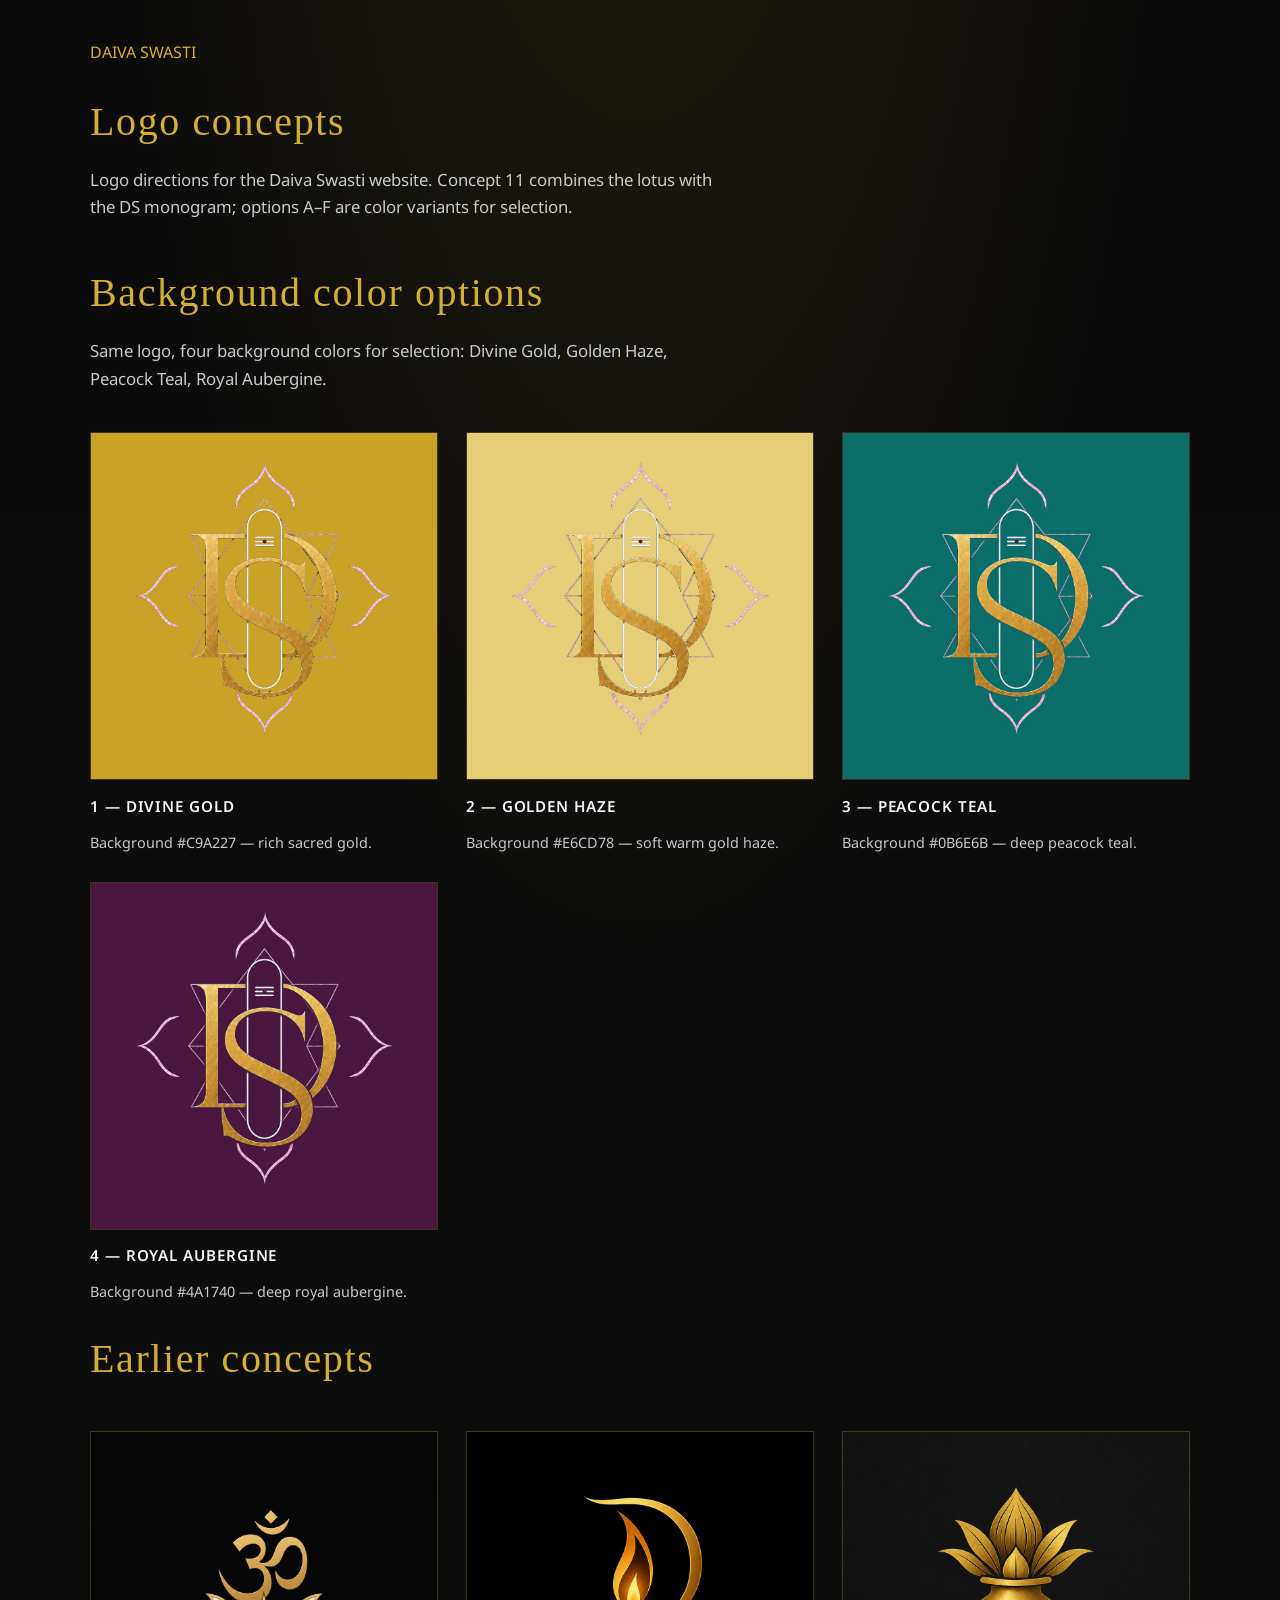
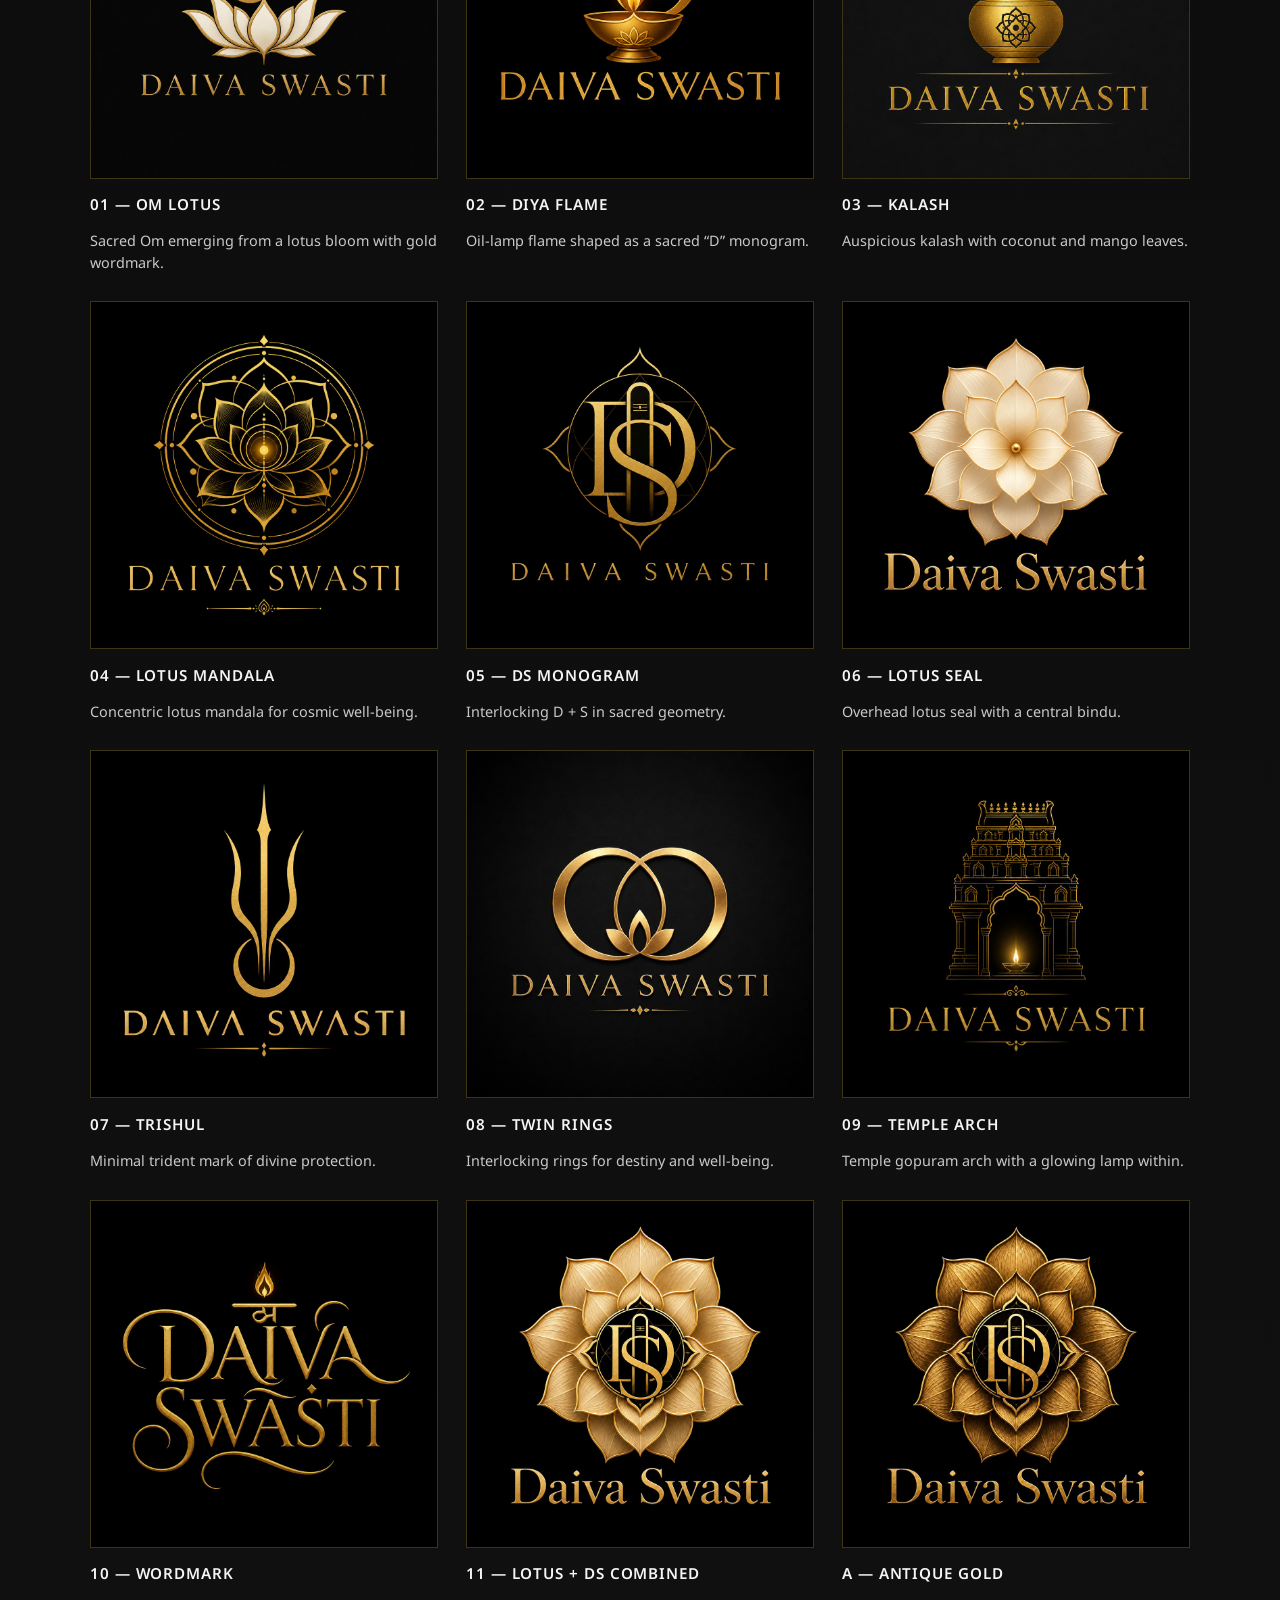
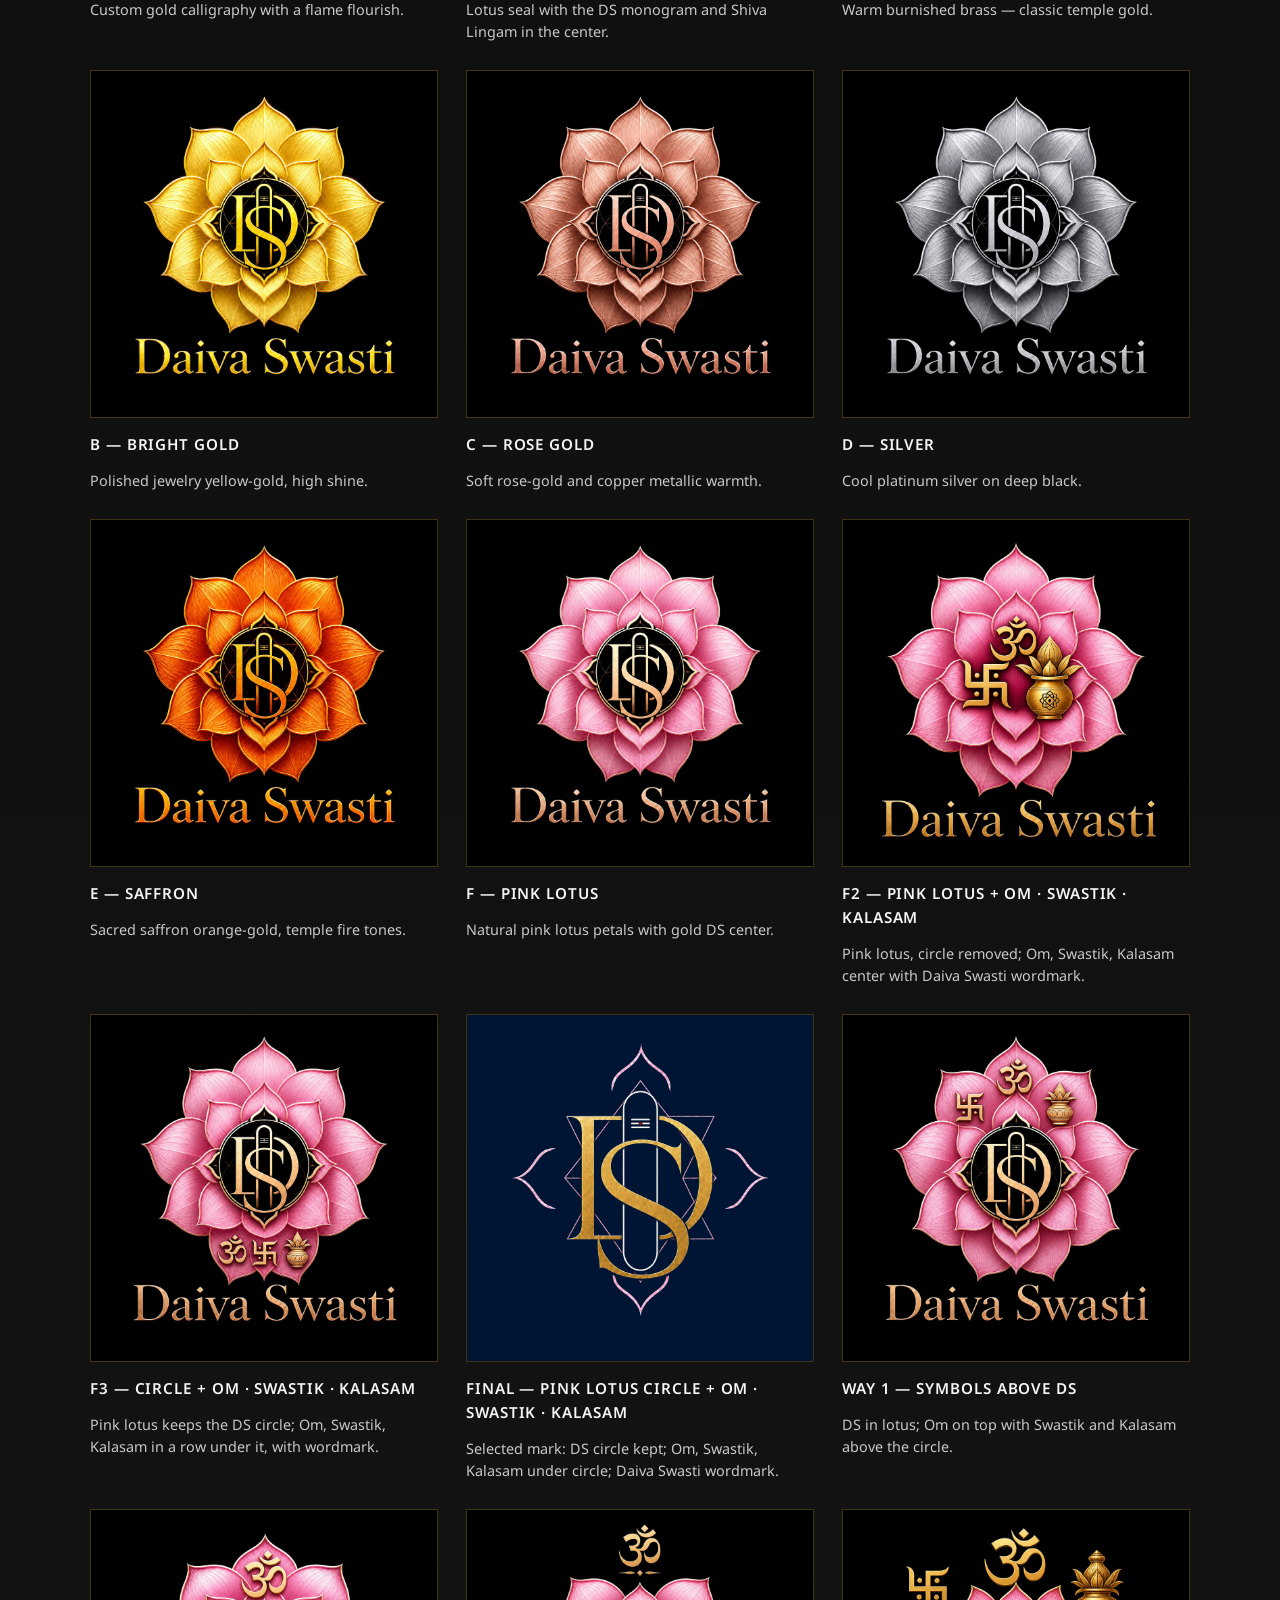
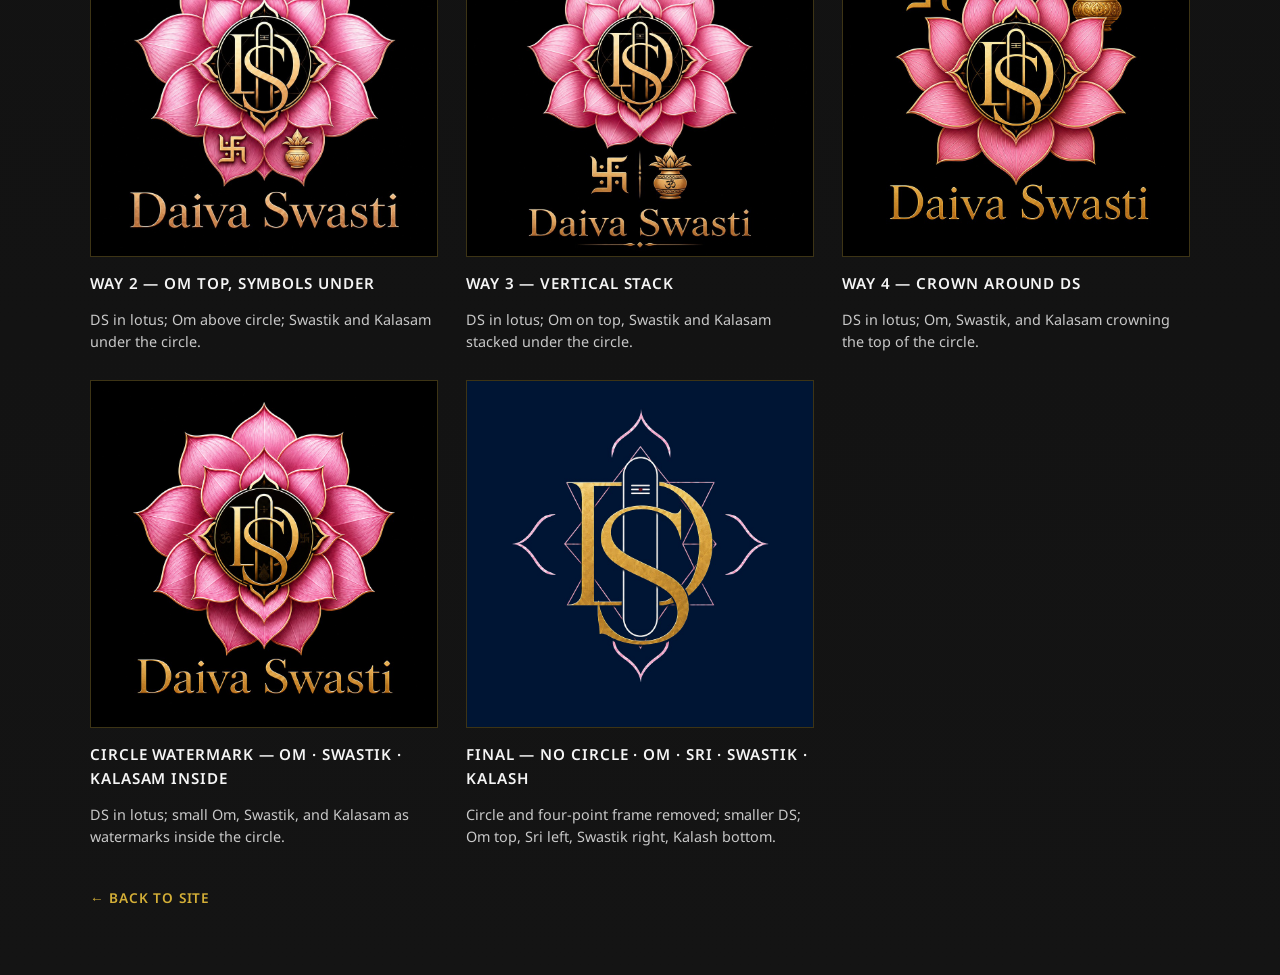
==== commit dd7b2854: "Add background color options section to logos review page Co-authored-by: Manikantasaiv26 <Manikanta" ====
--- a/logos.html
+++ b/logos.html
@@ -120,6 +120,72 @@
           </p>
         </div>
 
+        <div class="logo-intro">
+          <h1>Background color options</h1>
+          <p>
+            Same logo, four background colors for selection:
+            Divine Gold, Golden Haze, Peacock Teal, Royal Aubergine.
+          </p>
+        </div>
+
+        <div class="logo-grid">
+          <article class="logo-item">
+            <figure>
+              <img
+                src="assets/logos/daiva-swasti-logo-bg-divine-gold.jpg"
+                alt="Daiva Swasti logo on Divine Gold background"
+                width="1024"
+                height="1024"
+              />
+            </figure>
+            <h2>1 — Divine Gold</h2>
+            <p>Background #C9A227 — rich sacred gold.</p>
+          </article>
+
+          <article class="logo-item">
+            <figure>
+              <img
+                src="assets/logos/daiva-swasti-logo-bg-golden-haze.jpg"
+                alt="Daiva Swasti logo on Golden Haze background"
+                width="1024"
+                height="1024"
+              />
+            </figure>
+            <h2>2 — Golden Haze</h2>
+            <p>Background #E6CD78 — soft warm gold haze.</p>
+          </article>
+
+          <article class="logo-item">
+            <figure>
+              <img
+                src="assets/logos/daiva-swasti-logo-bg-peacock-teal.jpg"
+                alt="Daiva Swasti logo on Peacock Teal background"
+                width="1024"
+                height="1024"
+              />
+            </figure>
+            <h2>3 — Peacock Teal</h2>
+            <p>Background #0B6E6B — deep peacock teal.</p>
+          </article>
+
+          <article class="logo-item">
+            <figure>
+              <img
+                src="assets/logos/daiva-swasti-logo-bg-royal-aubergine.jpg"
+                alt="Daiva Swasti logo on Royal Aubergine background"
+                width="1024"
+                height="1024"
+              />
+            </figure>
+            <h2>4 — Royal Aubergine</h2>
+            <p>Background #4A1740 — deep royal aubergine.</p>
+          </article>
+        </div>
+
+        <div class="logo-intro">
+          <h1>Earlier concepts</h1>
+        </div>
+
         <div class="logo-grid">
           <article class="logo-item">
             <figure>
--- a/styles.css
+++ b/styles.css
@@ -4,6 +4,9 @@
   --text: #f5f5f5;
   --muted: #c9c9c9;
   --gold: #d4af37;
+  --navy: #00153d;
+  --navy-ui: #00153d;
+  --navy-hover: #0a2a5c;
   --border: rgba(255, 255, 255, 0.85);
   --max: 1100px;
 }
@@ -106,7 +109,7 @@
 #offerings,
 #contact,
 [id^="offer-"] {
-  scroll-margin-top: 5.5rem;
+  scroll-margin-top: 8.5rem;
 }
 
 .header-inner {
@@ -114,7 +117,8 @@
   align-items: center;
   justify-content: space-between;
   gap: 1rem 1.25rem;
-  min-height: 68px;
+  min-height: 128px;
+  padding-block: 0.7rem;
 }
 
 .header-actions {
@@ -130,13 +134,8 @@
 .brand {
   display: inline-flex;
   align-items: center;
-  gap: 0.7rem;
   flex-shrink: 0;
-  font-family: "Noto Sans", Arial, Helvetica, sans-serif;
-  letter-spacing: 0.12em;
-  font-size: 0.85rem;
-  font-weight: 700;
-  color: #1f2937;
+  color: var(--navy);
 }
 
 .brand:hover {
@@ -144,19 +143,14 @@
 }
 
 .brand-logo {
-  width: 40px;
-  height: 40px;
+  width: 120px;
+  height: 120px;
   object-fit: contain;
-  border-radius: 50%;
+  border-radius: 18px;
   border: 1px solid rgba(15, 23, 42, 0.1);
-  background: #0b0b0b;
-  padding: 2px;
-  box-shadow: 0 1px 2px rgba(15, 23, 42, 0.08);
-}
-
-.brand-text {
-  max-width: 9.5rem;
-  line-height: 1.25;
+  background: #fff;
+  padding: 4px;
+  box-shadow: 0 1px 3px rgba(15, 23, 42, 0.08);
 }
 
 .main-nav {
@@ -193,7 +187,7 @@
   padding: 0;
   border: 0;
   background: transparent;
-  color: #374151;
+  color: var(--navy);
   font: inherit;
   font-weight: 600;
   cursor: pointer;
@@ -245,7 +239,7 @@
 .nav-dropdown-menu a {
   display: block;
   padding: 0.7rem 1rem;
-  color: #374151;
+  color: var(--navy);
   font-weight: 500;
   white-space: nowrap;
 }
@@ -267,10 +261,10 @@
   min-width: 7rem;
   max-width: 12rem;
   padding: 0.45rem 0.75rem;
-  border: 1px solid rgba(15, 23, 42, 0.18);
+  border: 1px solid rgba(0, 21, 52, 0.22);
   border-radius: 8px;
   background: #fff;
-  color: #1f2937;
+  color: var(--navy);
   font-family: "Noto Sans", "Noto Sans Devanagari", "Noto Sans Tamil",
     "Noto Sans Telugu", "Noto Sans Kannada", "Noto Sans Malayalam", Arial,
     Helvetica, sans-serif;
@@ -296,7 +290,7 @@
 
 .lang-chevron {
   flex-shrink: 0;
-  color: #6b7280;
+  color: var(--navy);
   transition: transform 0.2s ease;
 }
 
@@ -352,7 +346,7 @@
 }
 
 .main-nav a {
-  color: #374151;
+  color: var(--navy);
   font-weight: 500;
 }
 
@@ -366,13 +360,13 @@
   justify-content: center;
   padding: 0.55rem 1.1rem;
   border-radius: 8px;
-  background: #0b1b33;
+  background: var(--navy-ui);
   color: #fff !important;
   font-weight: 600 !important;
 }
 
 .talk-btn:hover {
-  background: #152744;
+  background: var(--navy-hover);
   color: #fff !important;
 }
 
@@ -646,8 +640,10 @@
   color: #000;
 }
 
-.contact {
-  background: #000;
+.contact,
+#contact.contact {
+  background: var(--navy-ui);
+  background-color: #00153d;
   text-align: center;
 }
 
@@ -745,7 +741,8 @@
 }
 
 .site-footer {
-  background: #050505;
+  background: var(--navy-ui);
+  background-color: #00153d;
   border-top: 1px solid rgba(255, 255, 255, 0.08);
   padding: 3rem 0 1.5rem;
 }
@@ -808,9 +805,25 @@
   }
 }
 
+@media (max-width: 1100px) {
+  .brand-logo {
+    width: 104px;
+    height: 104px;
+  }
+
+  .header-inner {
+    min-height: 114px;
+  }
+}
+
 @media (max-width: 980px) {
-  .brand-text {
-    display: none;
+  .brand-logo {
+    width: 92px;
+    height: 92px;
+  }
+
+  .header-inner {
+    min-height: 104px;
   }
 }
 
@@ -819,7 +832,8 @@
     flex-direction: row;
     flex-wrap: wrap;
     align-items: center;
-    padding-block: 0.75rem;
+    padding-block: 0.65rem;
+    min-height: 96px;
   }
 
   .header-actions {
@@ -836,8 +850,9 @@
   }
 
   .brand-logo {
-    width: 36px;
-    height: 36px;
+    width: 80px;
+    height: 80px;
+    border-radius: 16px;
   }
 
   .nav-dropdown-menu--wide {
